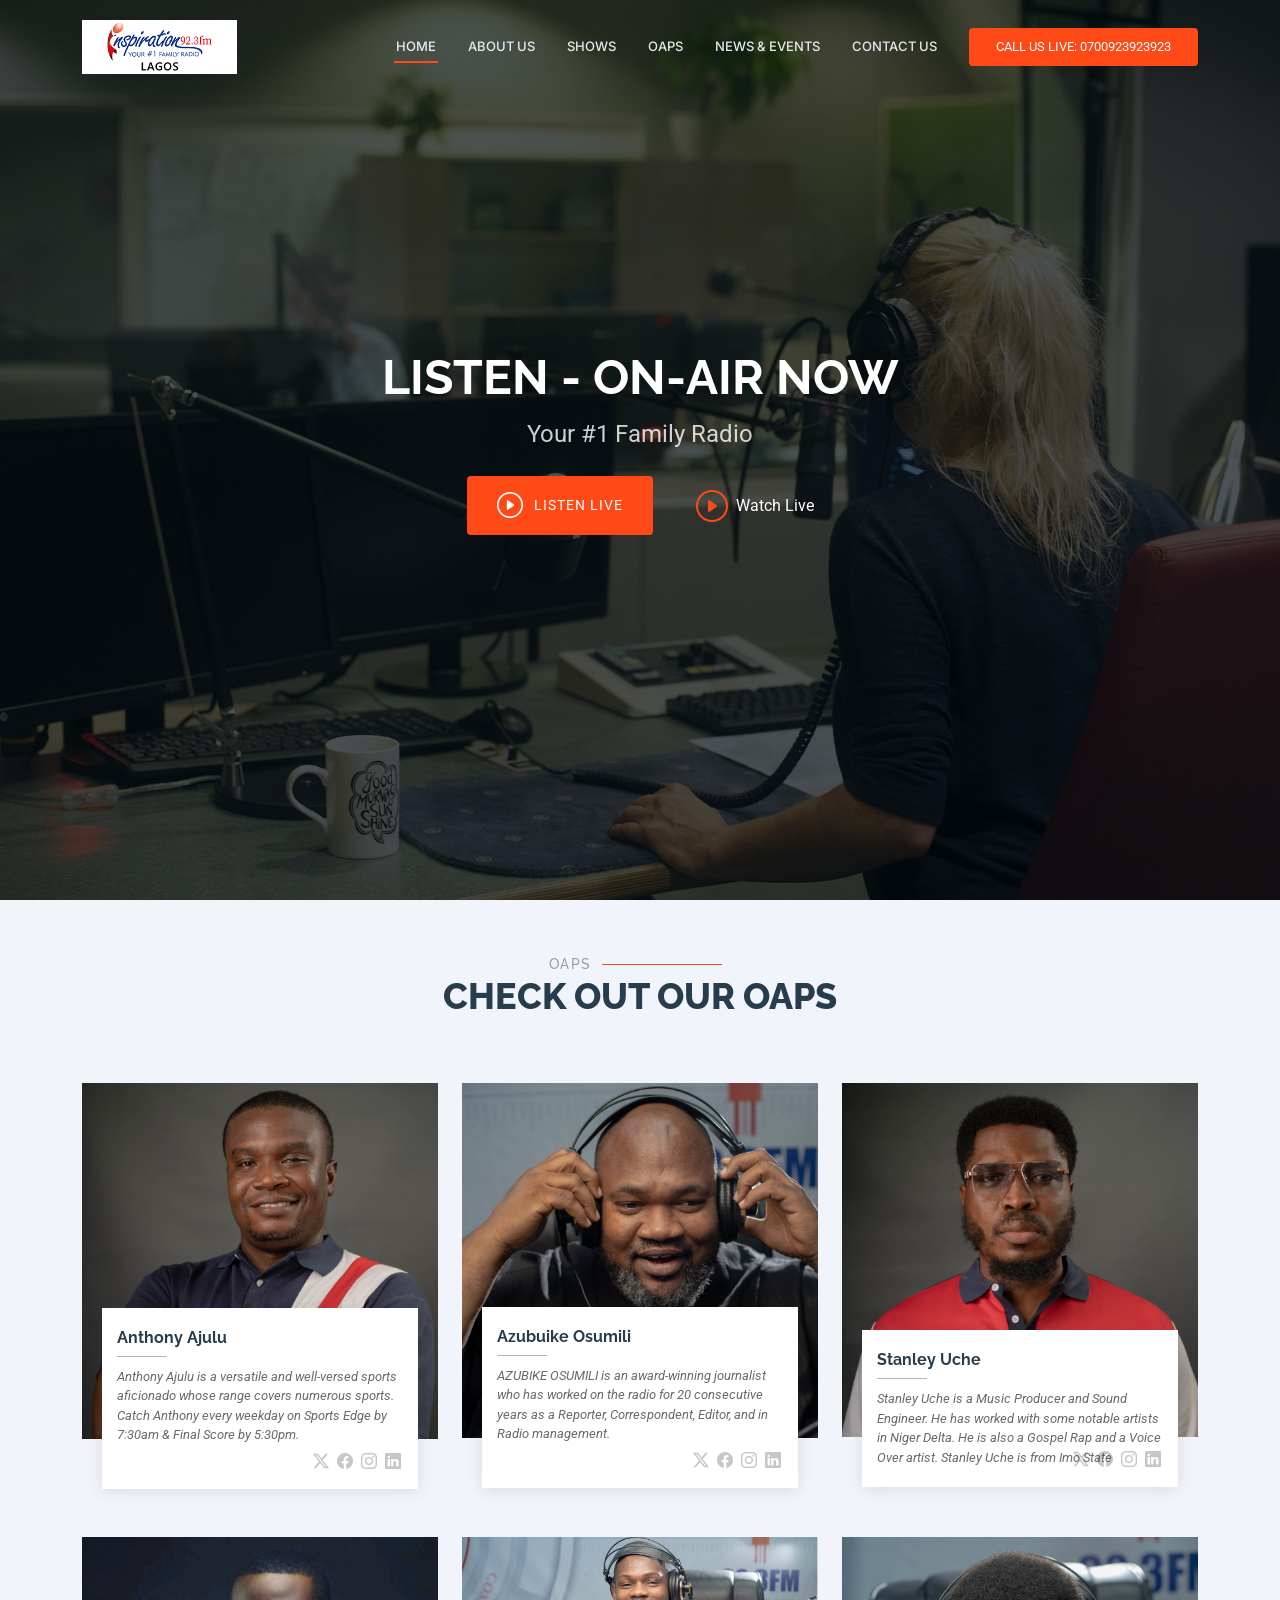
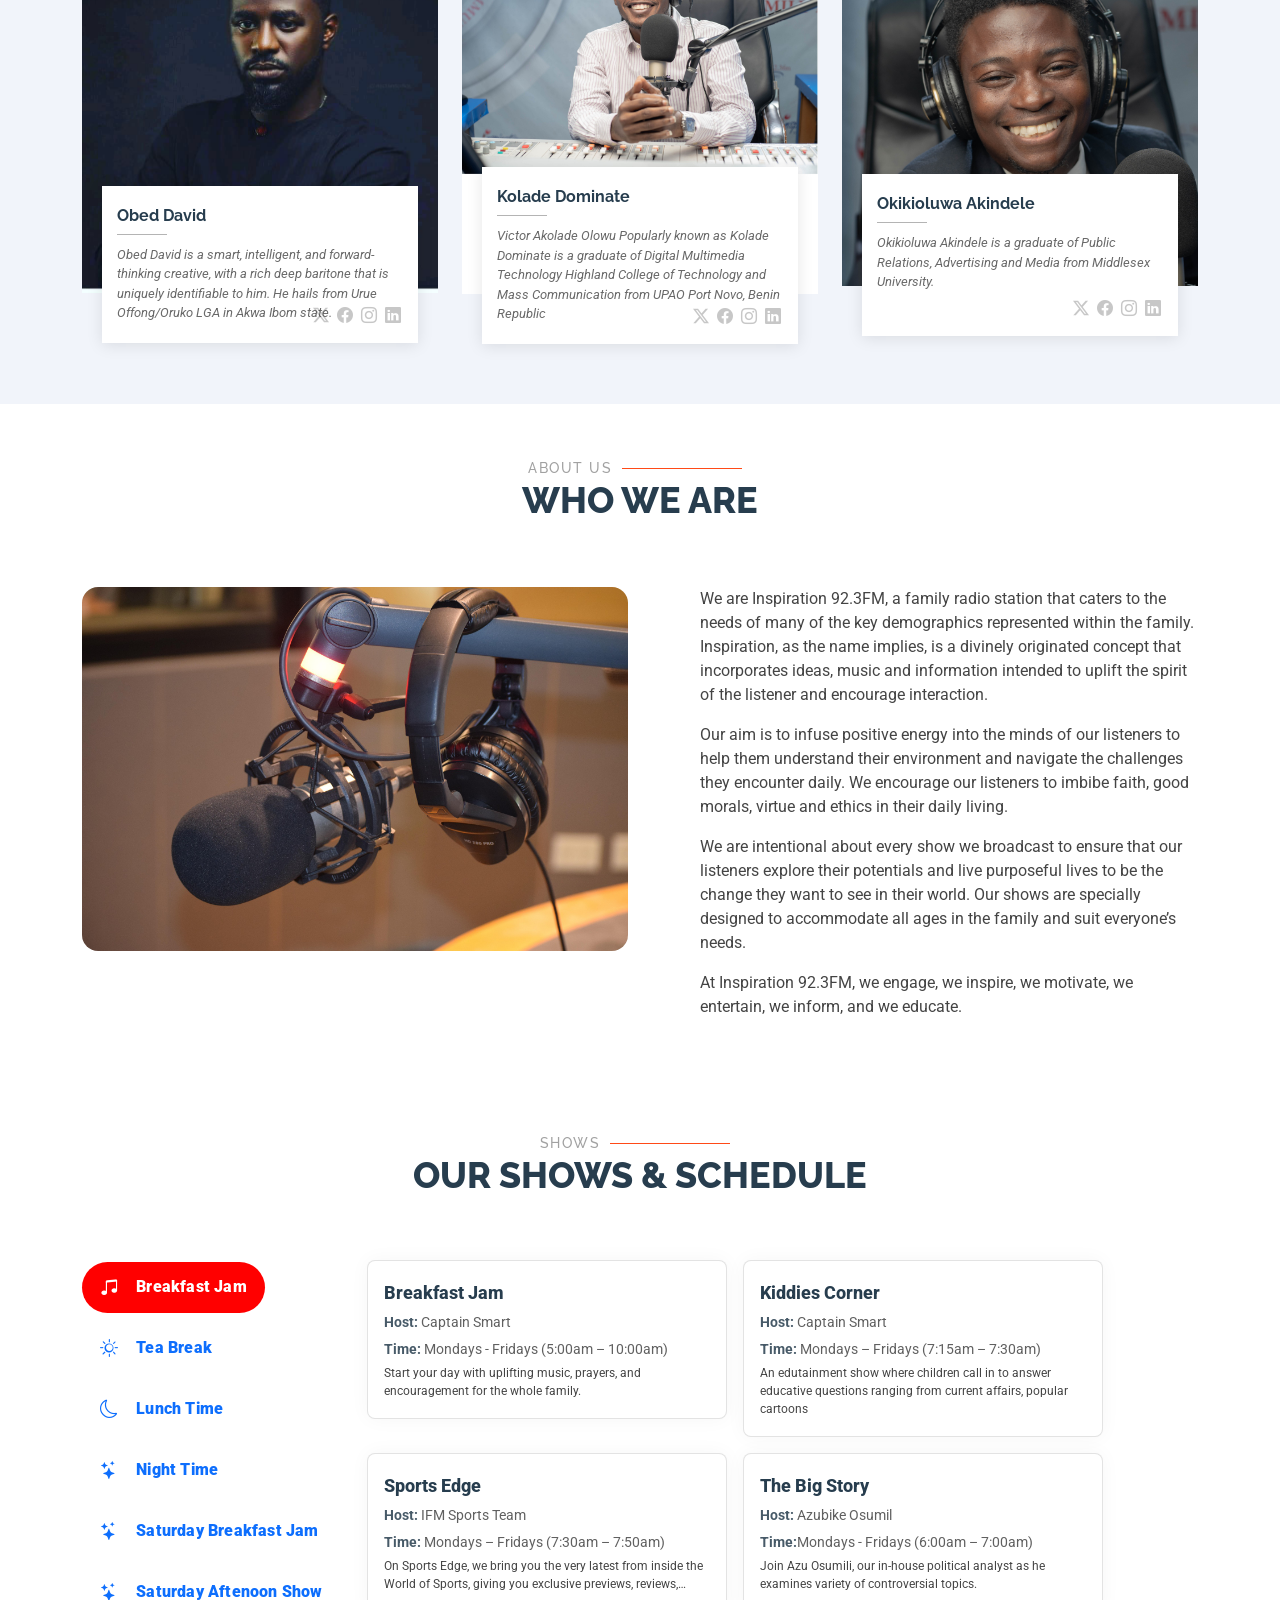
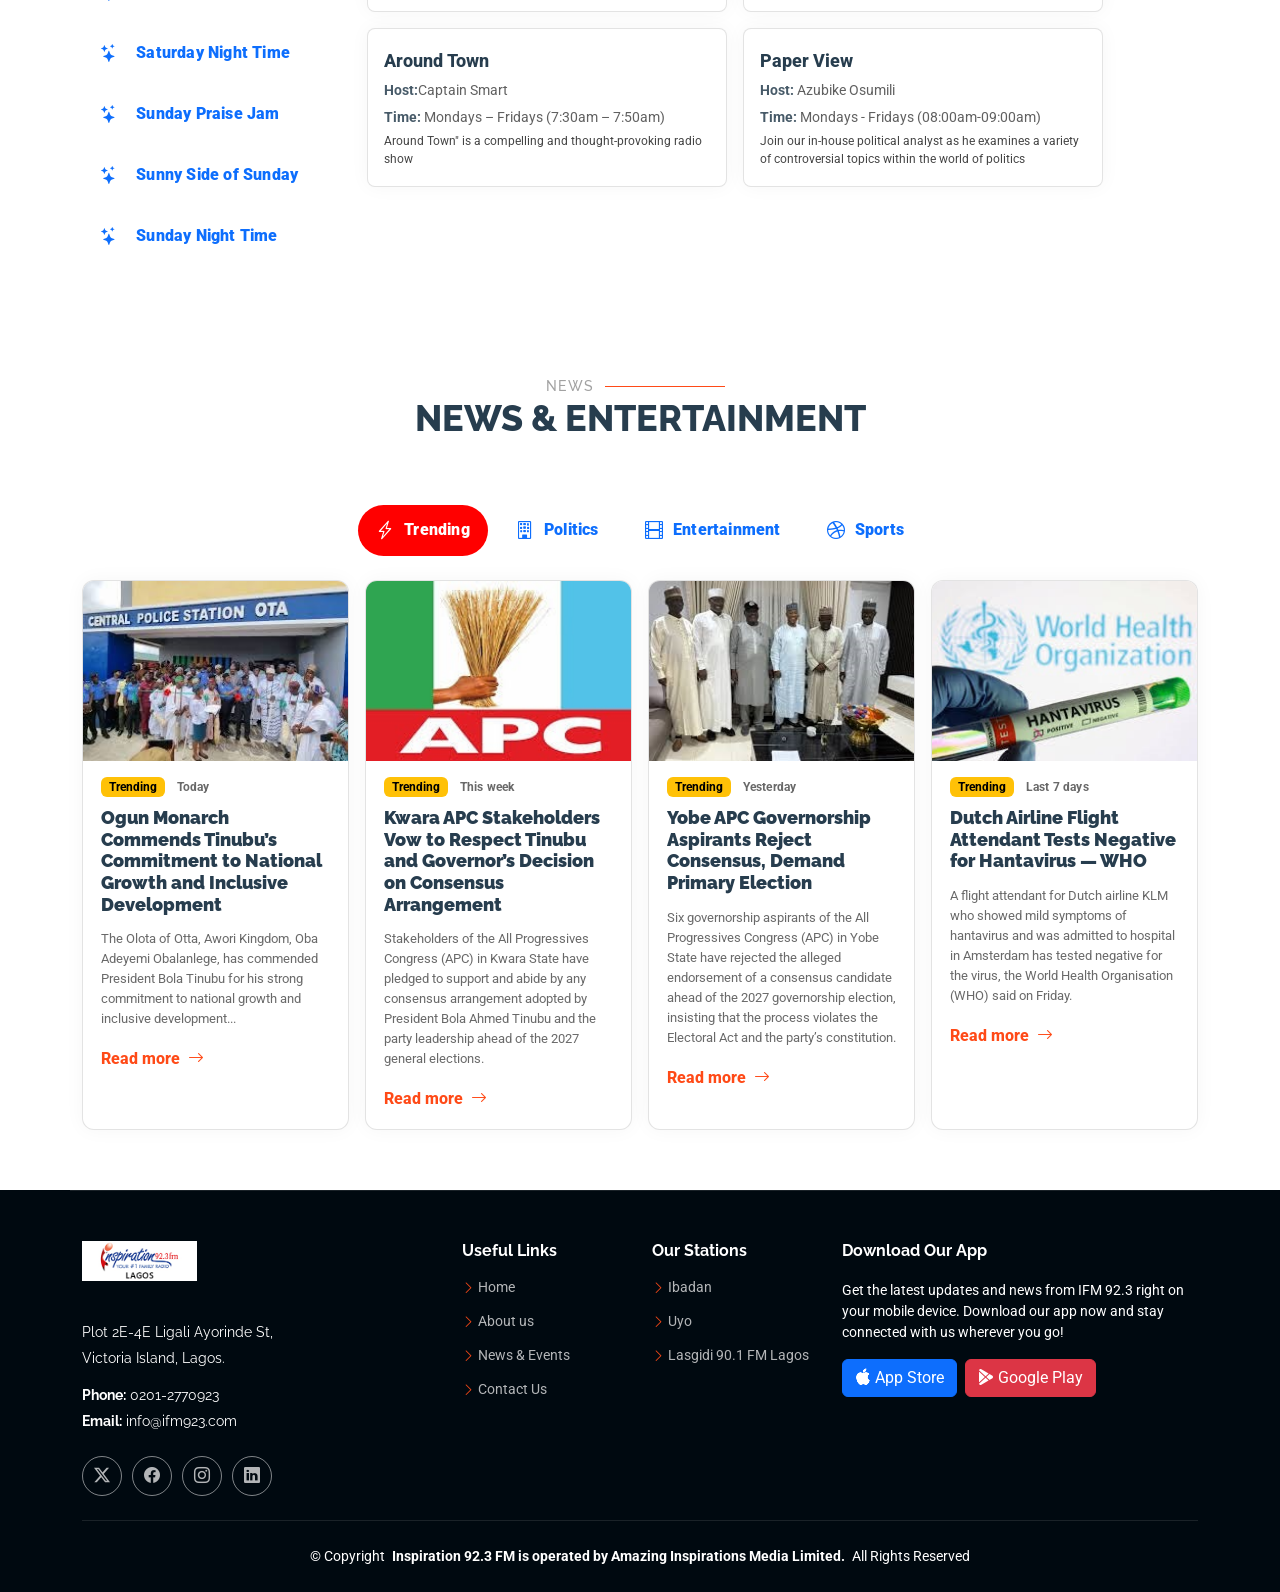
==== index.html @ e9a4eac8 "first commit" ====
<!DOCTYPE html>
<html lang="en">

<head>
  <meta charset="utf-8">
  <meta content="width=device-width, initial-scale=1.0" name="viewport">
  <title>Home</title>
  <meta name="description" content="">
  <meta name="keywords" content="">

  <!-- Favicons -->
  <link href="assets/img/favicon.png" rel="icon">
  <link href="assets/img/apple-touch-icon.png" rel="apple-touch-icon">

  <!-- Fonts -->
  <link href="https://fonts.googleapis.com" rel="preconnect">
  <link href="https://fonts.gstatic.com" rel="preconnect" crossorigin>
  <link href="https://fonts.googleapis.com/css2?family=Roboto:ital,wght@0,100;0,300;0,400;0,500;0,700;0,900;1,100;1,300;1,400;1,500;1,700;1,900&family=Raleway:ital,wght@0,100;0,200;0,300;0,400;0,500;0,600;0,700;0,800;0,900;1,100;1,200;1,300;1,400;1,500;1,600;1,700;1,800;1,900&family=Inter:wght@100;200;300;400;500;600;700;800;900&display=swap" rel="stylesheet">

  <!-- Vendor CSS Files -->
  <link href="assets/vendor/bootstrap/css/bootstrap.min.css" rel="stylesheet">
  <link href="assets/vendor/bootstrap-icons/bootstrap-icons.css" rel="stylesheet">
  <link href="assets/vendor/aos/aos.css" rel="stylesheet">
  <link href="assets/vendor/glightbox/css/glightbox.min.css" rel="stylesheet">
  <link href="assets/vendor/swiper/swiper-bundle.min.css" rel="stylesheet">

  <!-- Main CSS File -->
  <link href="assets/css/main.css" rel="stylesheet">

  <!-- =======================================================
  * Template Name: Dewi
  * Template URL: https://bootstrapmade.com/dewi-free-multi-purpose-html-template/
  * Updated: Aug 07 2024 with Bootstrap v5.3.3
  * Author: BootstrapMade.com
  * License: https://bootstrapmade.com/license/
  ======================================================== -->
</head>

<body class="index-page">

  <header id="header" class="header d-flex align-items-center fixed-top">
    <div class="container-fluid container-xl position-relative d-flex align-items-center">

      <a href="index.html" class="logo d-flex align-items-center me-auto">
        <!-- Uncomment the line below if you also wish to use an image logo -->
        <img src="assets/img/ifm-logo.jpg" alt="">
        <!-- <h1 class="sitename">Dewi</h1> -->
      </a>

      <nav id="navmenu" class="navmenu">
        <ul>
          <li><a href="index.html" class="active">Home</a></li>
          <li><a href="about-us.html">About Us</a></li>
          <li><a href="shows.html">Shows</a></li>
          <li><a href="oap.html">OAPS</a></li>


          <li><a href="news-events.html">News & Events</a></li>

          <!-- <li class="dropdown"><a href="#"><span>Dropdown</span> <i class="bi bi-chevron-down toggle-dropdown"></i></a>
            <ul>
              <li><a href="#">Dropdown 1</a></li>
              <li class="dropdown"><a href="#"><span>Deep Dropdown</span> <i class="bi bi-chevron-down toggle-dropdown"></i></a>
                <ul>
                  <li><a href="#">Deep Dropdown 1</a></li>
                  <li><a href="#">Deep Dropdown 2</a></li>
                  <li><a href="#">Deep Dropdown 3</a></li>
                  <li><a href="#">Deep Dropdown 4</a></li>
                  <li><a href="#">Deep Dropdown 5</a></li>
                </ul>
              </li>
              <li><a href="#">Dropdown 2</a></li>
              <li><a href="#">Dropdown 3</a></li>
              <li><a href="#">Dropdown 4</a></li>
            </ul>
          </li> -->
          <li><a href="contact-us.html">Contact Us</a></li>
        </ul>
        <i class="mobile-nav-toggle d-xl-none bi bi-list"></i>
      </nav>

      <a class="cta-btn" href="tel:0700923923923">Call Us Live: 0700923923923</a>

    </div>
  </header>

  <main class="main">

    <!-- Hero Section -->
    <section id="hero" class="hero section dark-background">

      <img src="assets/img/ifm-banner.jpg" alt="" data-aos="fade-in">

      <div class="container d-flex flex-column align-items-center">

        <h2 data-aos="fade-up" data-aos-delay="100">LISTEN - ON-AIR NOW</h2>
        <p data-aos="fade-up" data-aos-delay="200">Your #1 Family Radio</p>
        <div class="d-flex mt-4" data-aos="fade-up" data-aos-delay="300" style="gap: 18px; flex-wrap: wrap; justify-content:center;">
          <button id="listen-live-btn" type="button" class="btn-get-started btn-listen-live" aria-label="Play/Pause Live Audio">
            <i id="listen-live-icon" class="bi bi-play-circle" aria-hidden="true"></i>
            <span id="listen-live-label">Listen Live</span>
          </button>

          <a href="#" id="watch-live-link" class="glightbox btn-watch-video d-flex align-items-center" data-glightbox="title:Watch Live">
            <i class="bi bi-play-circle"></i>
            <span>Watch Live</span>
          </a>

        </div>

        <div class="mt-3 text-center" aria-live="polite">
          <div id="listen-live-status" class="listen-live-status" style="display:none"></div>
          <div class="listen-live-substatus" id="listen-live-substatus" style="display:none"></div>
        </div>

        <div class="live-video-wrap" style="display:none; margin-top:18px;">
          <video id="live-video" class="live-video" controls playsinline preload="none" style="width:100%; max-width:900px; background:#000;"></video>
          <input type="hidden" id="live-video-source-url" value="https://azstream.elektranbroadcast.com/listen/ifm923/radio.mp3" />
          <div id="live-video-fallback" class="listen-live-substatus" style="display:none; margin-top:10px;"></div>
        </div>

          <audio id="live-audio" preload="none" crossorigin="anonymous">
          <!-- Listen Live stream -->
          <source id="live-audio-source" src="https://azstream.elektranbroadcast.com/listen/ifm923/radio.mp3" type="audio/mpeg" />
        </audio>


        <div id="live-video-fallback" class="listen-live-substatus" style="display:none; margin-top:10px;"></div>
      </div>

    </section><!-- /Hero Section -->



      <!-- Team Section -->
    <section id="team" class="team section light-background">

      <!-- Section Title -->
      <div class="container section-title text-center" data-aos="fade-up">
        <h2>OAPS</h2>
        <p>CHECK OUT OUR OAPS</p>
      </div><!-- End Section Title -->

      <div class="container">

        <div class="row gy-5">

          <div class="col-lg-4 col-md-6" data-aos="fade-up" data-aos-delay="100">
            <div class="member">
              <div class="pic"><img src="assets/img/anthony-ajulu.jpg" class="img-fluid" alt=""></div>
              <div class="member-info">
                <h4>Anthony Ajulu</h4>
                <span>Anthony Ajulu is a versatile and well-versed sports aficionado whose range covers numerous sports.
                  Catch Anthony every weekday on Sports Edge by 7:30am & Final Score by 5:30pm.</span><br>
                <div class="social">
                  <a href=""><i class="bi bi-twitter-x"></i></a>
                  <a href=""><i class="bi bi-facebook"></i></a>
                  <a href=""><i class="bi bi-instagram"></i></a>
                  <a href=""><i class="bi bi-linkedin"></i></a>
                </div>
              </div>
            </div>
          </div><!-- End Team Member -->

          <div class="col-lg-4 col-md-6" data-aos="fade-up" data-aos-delay="100">
            <div class="member">
              <div class="pic"><img src="assets/img/azubuike-osumili.jpg" class="img-fluid" alt=""></div>
              <div class="member-info">
                <h4>Azubuike Osumili</h4>
                <span>AZUBIKE OSUMILI is an award-winning journalist who has worked on the radio for 20 consecutive years as a Reporter, Correspondent,
                  Editor, and in Radio management.</span><br>
                <div class="social">
                  <a href=""><i class="bi bi-twitter-x"></i></a>
                  <a href=""><i class="bi bi-facebook"></i></a>
                  <a href=""><i class="bi bi-instagram"></i></a>
                  <a href=""><i class="bi bi-linkedin"></i></a>
                </div>
              </div>
            </div>
          </div><!-- End Team Member -->

          <div class="col-lg-4 col-md-6" data-aos="fade-up" data-aos-delay="300">
            <div class="member">
              <div class="pic"><img src="assets/img/stanley-uche.jpg" class="img-fluid" alt=""></div>
              <div class="member-info">
                <h4>Stanley Uche</h4>
                <span>Stanley Uche is a Music Producer and Sound Engineer.
                  He has worked with some notable artists in Niger Delta. He is also a Gospel Rap and a Voice Over artist. Stanley Uche is from Imo State</span>
                <div class="social">
                  <a href=""><i class="bi bi-twitter-x"></i></a>
                  <a href=""><i class="bi bi-facebook"></i></a>
                  <a href=""><i class="bi bi-instagram"></i></a>
                  <a href=""><i class="bi bi-linkedin"></i></a>
                </div>
              </div>
            </div>
          </div><!-- End Team Member -->

          <div class="col-lg-4 col-md-6" data-aos="fade-up" data-aos-delay="300">
            <div class="member">
              <div class="pic"><img src="assets/img/obed-david.jpg" class="img-fluid" alt=""></div>
              <div class="member-info">
                <h4>Obed David</h4>
                <span>Obed David is a smart, intelligent, and forward-thinking creative,
                  with a rich deep baritone that is uniquely identifiable to him. He hails from Urue Offong/Oruko LGA in Akwa Ibom state.</span>
                <div class="social">
                  <a href=""><i class="bi bi-twitter-x"></i></a>
                  <a href=""><i class="bi bi-facebook"></i></a>
                  <a href=""><i class="bi bi-instagram"></i></a>
                  <a href=""><i class="bi bi-linkedin"></i></a>
                </div>
              </div>
            </div>
          </div><!-- End Team Member -->

          <div class="col-lg-4 col-md-6" data-aos="fade-up" data-aos-delay="300">
            <div class="member">
              <div class="pic"><img src="assets/img/kolade-dominate.jpg" class="img-fluid" alt=""></div>
              <div class="member-info">
                <h4>Kolade Dominate</h4>
                <span>Victor Akolade Olowu Popularly known as Kolade Dominate is a
                  graduate of Digital Multimedia Technology Highland College of Technology and Mass Communication from UPAO Port Novo, Benin Republic</span>
                <div class="social">
                  <a href=""><i class="bi bi-twitter-x"></i></a>
                  <a href=""><i class="bi bi-facebook"></i></a>
                  <a href=""><i class="bi bi-instagram"></i></a>
                  <a href=""><i class="bi bi-linkedin"></i></a>
                </div>
              </div>
            </div>
          </div><!-- End Team Member -->

          <div class="col-lg-4 col-md-6" data-aos="fade-up" data-aos-delay="300">
            <div class="member">
              <div class="pic"><img src="assets/img/okiki.jpg" class="img-fluid" alt=""></div>
              <div class="member-info">
                <h4>Okikioluwa Akindele</h4>
                <span>Okikioluwa Akindele is a graduate of Public Relations, Advertising and Media from Middlesex University.</span> <br>
                <div class="social">
                  <a href=""><i class="bi bi-twitter-x"></i></a>
                  <a href=""><i class="bi bi-facebook"></i></a>
                  <a href=""><i class="bi bi-instagram"></i></a>
                  <a href=""><i class="bi bi-linkedin"></i></a>
                </div>
              </div>
            </div>
          </div><!-- End Team Member -->

        </div>

      </div>

    </section><!-- /Team Section -->


    <!-- About Section -->
    <section id="about" class="about section">
            <!-- Section Title -->
      <div class="container section-title text-center" data-aos="fade-up">
        <h2>About Us</h2>
        <p>Who We Are</p>
      </div><!-- End Section Title -->

      <div class="container">

        <div class="row gy-4">
          <!-- <h3 class="text-center">Who We Are</h3> -->
          <div class="col-lg-6" data-aos="fade-up" data-aos-delay="100">
            <img src="assets/img/about-section.jpg" class="img-fluid rounded-4 mb-4" alt="">
            <!-- <p>Ut fugiat ut sunt quia veniam. Voluptate perferendis perspiciatis quod nisi et. Placeat debitis quia recusandae odit et consequatur voluptatem. Dignissimos pariatur consectetur fugiat voluptas ea.</p>
            <p>Temporibus nihil enim deserunt sed ea. Provident sit expedita aut cupiditate nihil vitae quo officia vel. Blanditiis eligendi possimus 
              et in cum. Quidem eos ut sint rem veniam qui. Ut ut repellendus nobis tempore doloribus debitis explicabo similique sit. Accusantium sed 
              ut omnis beatae neque deleniti repellendus.</p> -->
          </div>
          <div class="col-lg-6" data-aos="fade-up" data-aos-delay="250">
            <div class="content ps-0 ps-lg-5">
              <!-- <p class="fst-italic">
                Lorem ipsum dolor sit amet, consectetur adipiscing elit, sed do eiusmod tempor incididunt ut labore et dolore
                magna aliqua.
              </p> -->
              <!-- <ul>
                <li><i class="bi bi-check-circle-fill"></i> <span>Ullamco laboris nisi ut aliquip ex ea commodo consequat.</span></li>
                <li><i class="bi bi-check-circle-fill"></i> <span>Duis aute irure dolor in reprehenderit in voluptate velit.</span></li>
                <li><i class="bi bi-check-circle-fill"></i> <span>Ullamco laboris nisi ut aliquip ex ea commodo consequat. Duis aute irure dolor in reprehenderit in voluptate trideta storacalaperda mastiro dolore eu fugiat nulla pariatur.</span></li>
              </ul> -->
              <p>
                We are Inspiration 92.3FM, a family radio station that caters to the needs of many of the key demographics represented within the family.
                Inspiration, as the name implies, is a divinely originated concept that incorporates ideas, music and information intended to uplift the spirit of the listener and encourage interaction.
              </p>
              <p>
                Our aim is to infuse positive energy into the minds of our listeners to help them understand their environment and navigate 
                the challenges they encounter daily. We encourage our listeners to imbibe faith, good morals, virtue and ethics in their 
                daily living.</p>
              <p>
                We are intentional about every show we broadcast to ensure that our listeners explore their potentials and live purposeful
                 lives to be the change they want to see in their world. Our shows are specially designed to accommodate all ages in the
                  family and suit everyone’s needs.</p>
              <p>
                At Inspiration 92.3FM, we engage, we inspire, we motivate, we entertain, we inform, and we educate.</p>

              <!-- <div class="position-relative mt-4">
                <img src="assets/img/about-2.jpg" class="img-fluid rounded-4" alt="">
                <a href="https://www.youtube.com/watch?v=Y7f98aduVJ8" class="glightbox pulsating-play-btn"></a>
              </div> -->
            </div>
          </div>
        </div>

      </div>

    </section><!-- /About Section -->

    <!-- Shows by Category Section -->
    <section id="shows" class="shows-by-category section">

      <!-- Section Title -->
      <div class="container section-title text-center" data-aos="fade-up">
        <h2>Shows</h2>
        <p>OUR SHOWS &amp; SCHEDULE</p>
      </div><!-- End Section Title -->

      <div class="container" data-aos="fade-up" data-aos-delay="100">

        <div class="row g-">

          <div class="col-lg-3">
            <ul class="nav nav-pills news-events-tabs-list flex-column" role="tablist" aria-label="Show Categories">
              <li class="nav-item" role="presentation">
                <button class="nav-link active show" type="button" data-bs-toggle="tab" data-bs-target="#shows-cat-1" role="tab" aria-controls="shows-cat-1" aria-selected="true">
                  <i class="bi bi-music-note-beamed me-2"></i>
                  <span>Breakfast Jam</span>
                </button>
              </li>
              <li class="nav-item" role="presentation">
                <button class="nav-link show" type="button" data-bs-toggle="tab" data-bs-target="#shows-cat-2" role="tab" aria-controls="shows-cat-2" aria-selected="false">
                  <i class="bi bi-sun me-2"></i>
                  <span>Tea Break</span>
                </button>
              </li>
              <li class="nav-item" role="presentation">
                <button class="nav-link show" type="button" data-bs-toggle="tab" data-bs-target="#shows-cat-3" role="tab" aria-controls="shows-cat-3" aria-selected="false">
                  <i class="bi bi-moon me-2"></i>
                  <span>Lunch Time</span>
                </button>
              </li>
              <li class="nav-item" role="presentation">
                <button class="nav-link show" type="button" data-bs-toggle="tab" data-bs-target="#shows-cat-4" role="tab" aria-controls="shows-cat-4" aria-selected="false">
                  <i class="bi bi-stars me-2"></i>
                  <span>Night Time</span>
                </button>
              </li>
              <li class="nav-item" role="presentation">
                <button class="nav-link show" type="button" data-bs-toggle="tab" data-bs-target="#shows-cat-4" role="tab" aria-controls="shows-cat-4" aria-selected="false">
                  <i class="bi bi-stars me-2"></i>
                  <span>Saturday Breakfast Jam</span>
                </button>
              </li>
              <li class="nav-item" role="presentation">
                <button class="nav-link show" type="button" data-bs-toggle="tab" data-bs-target="#shows-cat-4" role="tab" aria-controls="shows-cat-4" aria-selected="false">
                  <i class="bi bi-stars me-2"></i>
                  <span>Saturday Aftenoon Show</span>
                </button>
              </li>
              <li class="nav-item" role="presentation">
                <button class="nav-link show" type="button" data-bs-toggle="tab" data-bs-target="#shows-cat-4" role="tab" aria-controls="shows-cat-4" aria-selected="false">
                  <i class="bi bi-stars me-2"></i>
                  <span>Saturday Night Time</span>
                </button>
              </li>
              <li class="nav-item" role="presentation">
                <button class="nav-link show" type="button" data-bs-toggle="tab" data-bs-target="#shows-cat-4" role="tab" aria-controls="shows-cat-4" aria-selected="false">
                  <i class="bi bi-stars me-2"></i>
                  <span>Sunday Praise Jam</span>
                </button>
              </li>
              <li class="nav-item" role="presentation">
                <button class="nav-link show" type="button" data-bs-toggle="tab" data-bs-target="#shows-cat-4" role="tab" aria-controls="shows-cat-4" aria-selected="false">
                  <i class="bi bi-stars me-2"></i>
                  <span>Sunny Side of Sunday</span>
                </button>
              </li>
              <li class="nav-item" role="presentation">
                <button class="nav-link show" type="button" data-bs-toggle="tab" data-bs-target="#shows-cat-4" role="tab" aria-controls="shows-cat-4" aria-selected="false">
                  <i class="bi bi-stars me-2"></i>
                  <span>Sunday Night Time</span>
                </button>
              </li>
            </ul>
          </div>

          <div class="col-lg-8">
            <div class="tab-content">

              <div class="tab-pane fade active show" id="shows-cat-1" role="tabpanel" aria-labelledby="shows-cat-1-tab" tabindex="0">
                <div class="row g-3">
                  <div class="col-md-6">
                    <div class="show-item">
                      <div class="show-title">Breakfast Jam</div>
                      <div class="show-meta"><span class="label">Host:</span> Captain Smart</div>
                      <div class="show-meta"><span class="label">Time:</span> Mondays - Fridays (5:00am – 10:00am)</div>
                      <div class="show-description  ">Start your day with uplifting music, prayers, and encouragement for the whole family.</div>
                    </div>
                  </div>
                  <div class="col-md-6">
                    <div class="show-item">
                      <div class="show-title">Kiddies Corner</div>
                      <div class="show-meta"><span class="label">Host:</span> Captain Smart</div>
                      <div class="show-meta"><span class="label">Time:</span> Mondays – Fridays (7:15am – 7:30am)</div>
                      <div class="show-description">An edutainment show where children call in to answer educative questions ranging from current affairs, popular cartoons</div>
                    </div>
                  </div>
                  <div class="col-md-6">
                    <div class="show-item">
                      <div class="show-title">Sports Edge</div>
                      <div class="show-meta"><span class="label">Host:</span> IFM Sports Team</div>
                      <div class="show-meta"><span class="label">Time:</span> Mondays – Fridays (7:30am – 7:50am)</div>
                      <div class="show-description">On Sports Edge, we bring you the very latest from inside the World of Sports, giving you exclusive previews, reviews,…</div>
                    </div>
                  </div>
                  <div class="col-md-6">
                    <div class="show-item">
                      <div class="show-title">The Big Story</div>
                      <div class="show-meta"><span class="label">Host:</span> Azubike Osumil</div>
                      <div class="show-meta"><span class="label">Time:</span>Mondays - Fridays (6:00am – 7:00am)</div>
                      <div class="show-description">Join Azu Osumili, our in-house political analyst as he examines variety of controversial topics.</div>
                    </div>
                  </div>
                  <div class="col-md-6">
                    <div class="show-item">
                      <div class="show-title">Around Town</div>
                      <div class="show-meta"><span class="label">Host:</span>Captain Smart</div>
                      <div class="show-meta"><span class="label">Time:</span> Mondays – Fridays (7:30am – 7:50am)</div>
                      <div class="show-description">Around Town" is a compelling and thought-provoking radio show </div>
                    </div>
                  </div>
                  <div class="col-md-6">
                    <div class="show-item">
                      <div class="show-title">Paper View</div>
                      <div class="show-meta"><span class="label">Host:</span> Azubike Osumili</div>
                      <div class="show-meta"><span class="label">Time:</span> Mondays - Fridays (08:00am-09:00am)</div>
                      <div class="show-description">Join our in-house political analyst as he examines a variety of controversial topics within the world of politics</div>
                    </div>
                  </div>
                </div>
              </div><!-- /Morning -->

              <div class="tab-pane fade" id="shows-cat-2" role="tabpanel" aria-labelledby="shows-cat-2-tab" tabindex="0">
                <div class="row g-3">
                  <div class="col-md-6">
                    <div class="show-item">
                      <div class="show-title">Tea Break</div>
                      <div class="show-meta"><span class="label">Host:</span> Tea Break Crew</div>
                      <div class="show-meta"><span class="label">Time:</span> Mondays - Fridays (11:00am - 12:15pm)</div>
                      <div class="show-description">TEA BREAK is a highly engaging belt that thrills listeners with different flavors of shows on different days </div>
                    </div>
                  </div>
                  <div class="col-md-6">
                    <div class="show-item">
                      <div class="show-title">Your Baby And You</div>
                      <div class="show-meta"><span class="label">Host:</span> Tea Break Crew</div>
                      <div class="show-meta"><span class="label">Time:</span> Thursdays (11:00am - 11:30am)</div>
                      <div class="show-description">Your Baby and You is an interactive show scheduled for you where topical issues ranging from new moms, pregnancy, discomforts… </div>
                    </div>
                  </div>
                  <div class="col-md-6">
                    <div class="show-item">
                      <div class="show-title">Naija Kitchen</div>
                      <div class="show-meta"><span class="label">Host:</span> Tea Break Crew</div>
                      <div class="show-meta"><span class="label">Time:</span> (Fridays) (12:30pm- 1:00pm)</div>
                      <div class="show-description">A segment that celebrates good food where we reel out recipes for different 9ja dishes with several professional chefs. </div>
                    </div>
                  </div>
                  <div class="col-md-6">
                    <div class="show-item">
                      <div class="show-title">On-Air Book Club</div>
                      <div class="show-meta"><span class="label">Host:</span> Tea Break Crew</div>
                      <div class="show-meta"><span class="label">Time:</span> (Fridays) (11:00am - 11:30am)</div>
                      <div class="show-description">The on-air book club is a show that is designed for book lovers. In this segment, the vibrant OAPs get… </div>
                    </div>
                  </div>
                  <div class="col-md-6">
                    <div class="show-item">
                      <div class="show-title">E-Xtra</div>
                      <div class="show-meta"><span class="label">Host:</span> Tea Break Crew</div>
                      <div class="show-meta"><span class="label">Time:</span> Mondays - Fridays (10:00am – 10:30am)</div>
                      <div class="show-description">E-Extra is a segment where we share the Latest Trending Entertainment News, Happenings and Stories </div>
                    </div>
                  </div>
                  <div class="col-md-6">
                    <div class="show-item">
                      <div class="show-title">Premier League Zone</div>
                      <div class="show-meta"><span class="label">Host:</span> IFM Sports Team</div>
                      <div class="show-meta"><span class="label">Time:</span> Mondays – Fridays (10:30am – 11:00am)</div>
                      <div class="show-description">The Best English Premier League coverage and analysis. Let the IFM Sports Crew take you on an in-depth dive into…</div>
                    </div>
                  </div>
                  <div class="col-md-6">
                    <div class="show-item">
                      <div class="show-title">Naija People In Business</div>
                      <div class="show-meta"><span class="label">Host:</span> Tea Break Crew</div>
                      <div class="show-meta"><span class="label">Time:</span> Tuesdays (11:00am – 11:30am)</div>
                      <div class="show-description">NAIJA PEOPLE IN BUSINESS, a show available exclusively only on Your Number One Family Radio. </div>
                    </div>
                  </div>
                  <div class="col-md-6">
                    <div class="show-item">
                      <div class="show-title">Sports Waka</div>
                      <div class="show-meta"><span class="label">Host:</span> BODE BRUNO</div>
                      <div class="show-meta"><span class="label">Time:</span> Mondays – Fridays (12:15pm – 12:30pm)</div>
                      <div class="show-description">A pidgin (vernacular) based sports show where the latest updates in the sport world is discussed and listeners can voice… </div>
                    </div>
                  </div>
                  <div class="col-md-6">
                    <div class="show-item">
                      <div class="show-title">Mid-Day Rewind</div>
                      <div class="show-meta"><span class="label">Host:</span> Tea Break Crew</div>
                      <div class="show-meta"><span class="label">Time:</span> Mondays – Wednesdays (12:30pm – 1:00pm)</div>
                      <div class="show-description">On this show, the Tea Break Crew take listeners down memory lane, discussing habits, happenings, situations and trends from yesteryears.… </div>
                    </div>
                  </div>
                  <div class="col-md-6">
                    <div class="show-item">
                      <div class="show-title">Orijinal Naija</div>
                      <div class="show-meta"><span class="label">Host:</span> Senate President and distinguished Senators</div>
                      <div class="show-meta"><span class="label">Time:</span> Mons, Weds & Frids (1:00pm – 2:00pm)</div>
                      <div class="show-description">The Senate is in session every Monday and Wednesday from 1pm and every Friday from 1:15pm to 03:00pm. They boldly… </div>
                    </div>
                  </div>
                  <div class="col-md-6">
                    <div class="show-item">
                      <div class="show-title">Wellness Wednesday</div>
                      <div class="show-meta"><span class="label">Host:</span> Tea Break Crew</div>
                      <div class="show-meta"><span class="label">Time:</span> Wednesdays (11:00am-11:30am)</div>
                      <div class="show-description">On Wellness Wednesday, we are on a mission to promote healthy habits and lifestyles. Every Wednesday from 11am, we delve… </div>
                    </div>
                  </div>
                </div>
              </div><!-- /Afternoon -->

              <div class="tab-pane fade" id="shows-cat-3" role="tabpanel" aria-labelledby="shows-cat-3-tab" tabindex="0">
                <div class="row g-3">
                  <div class="col-md-6">
                    <div class="show-item">
                      <div class="show-title">Placeholder Show 5</div>
                      <div class="show-meta"><span class="label">Host:</span> Placeholder Host E</div>
                      <div class="show-meta"><span class="label">Time:</span> 18:00 - 20:00</div>
                      <div class="show-description">Evening uplift: inspiring discussions, uplifting hymns, and family-friendly entertainment.</div>
                    </div>
                  </div>
                  <div class="col-md-6">
                    <div class="show-item">
                      <div class="show-title">Placeholder Show 6</div>
                      <div class="show-meta"><span class="label">Host:</span> Placeholder Host F</div>
                      <div class="show-meta"><span class="label">Time:</span> 20:00 - 22:00</div>
                      <div class="show-description">Night reflections: encouraging stories, prayer segments, and restful music to close the day.</div>
                    </div>
                  </div>
                </div>
              </div><!-- /Evening -->

              <div class="tab-pane fade" id="shows-cat-4" role="tabpanel" aria-labelledby="shows-cat-4-tab" tabindex="0">
                <div class="row g-3">
                  <div class="col-md-6">
                    <div class="show-item">
                      <div class="show-title">Placeholder Show 7</div>
                      <div class="show-meta"><span class="label">Host:</span> Placeholder Host G</div>
                      <div class="show-meta"><span class="label">Time:</span> Saturdays 10:00 - 12:00</div>
                      <div class="show-description">Saturday specials: family topics, live discussions, and uplifting music for the weekend.</div>
                    </div>
                  </div>
                  <div class="col-md-6">
                    <div class="show-item">
                      <div class="show-title">Placeholder Show 8</div>
                      <div class="show-meta"><span class="label">Host:</span> Placeholder Host H</div>
                      <div class="show-meta"><span class="label">Time:</span> Sundays 09:00 - 11:00</div>
                      <div class="show-description">Sunday morning inspiration: worship moments, faith lessons, and warm family conversations.</div>
                    </div>
                  </div>
                </div>
              </div><!-- /Special -->

            </div>
          </div>

        </div>

      </div>

    </section><!-- /Shows by Category Section -->



        <!-- News Categories -->
    <section id="news-events" class="news-events section">
      <div class="container">

        <div class="section-title text-center" data-aos="fade-up">
          <h2>News</h2>
          <p>News & Entertainment</p>
        </div>

        <div class="row" data-aos="fade-up" data-aos-delay="100">

          <!-- Category Tabs (Top) -->
          <div class="col-12">
            <div class="news-events-tabs">
              <ul class="nav nav-pills news-events-tabs-list" role="tablist" aria-label="News Categories Tabs">
                <li class="nav-item" role="presentation">
                  <button class="nav-link active news-tab" type="button" data-bs-toggle="tab" data-bs-target="#news-trending" role="tab" aria-controls="news-trending" aria-selected="true">
                    <i class="bi bi-lightning-charge"></i>
                    Trending
                  </button>
                </li>
                <li class="nav-item" role="presentation">
                  <button class="nav-link news-tab" type="button" data-bs-toggle="tab" data-bs-target="#news-politics" role="tab" aria-controls="news-politics" aria-selected="false">
                    <i class="bi bi-building"></i>
                    Politics
                  </button>
                </li>
                <li class="nav-item" role="presentation">
                  <button class="nav-link news-tab" type="button" data-bs-toggle="tab" data-bs-target="#news-entertainment" role="tab" aria-controls="news-entertainment" aria-selected="false">
                    <i class="bi bi-film"></i>
                    Entertainment
                  </button>
                </li>
                <li class="nav-item" role="presentation">
                  <button class="nav-link news-tab" type="button" data-bs-toggle="tab" data-bs-target="#news-sports" role="tab" aria-controls="news-sports" aria-selected="false">
                    <i class="bi bi-dribbble"></i>
                    Sports
                  </button>
                </li>
              </ul>
            </div>
          </div>

          <!-- Cards per Category -->
          <div class="col-12">
            <div class="tab-content mt-4">


              <!-- Trending -->
              <div class="tab-pane fade active show" id="news-trending" role="tabpanel" aria-labelledby="news-trending-tab">
                <div class="row g-3">
                  <div class="col-md-3">
                    <article class="news-card" data-aos="fade-up" data-aos-delay="100">
                      <div class="news-card-body">
                        <img class="news-card-image" src="assets/img/Trending1.jpg" alt="" />
                        <div class="news-meta">
                          <span class="badge text-bg-warning">Trending</span>
                          <span class="news-date">Today</span>
                        </div>
                        <h3>Ogun Monarch Commends Tinubu’s Commitment to National Growth and Inclusive Development</h3>
                        <p>The Olota of Otta, Awori Kingdom, Oba Adeyemi Obalanlege, has commended President Bola Tinubu for his strong commitment to national growth and inclusive development...
                          </p>
                        <a class="news-link" href="#">Read more <i class="bi bi-arrow-right"></i></a>
                      </div>
                    </article>
                  </div>
                  <div class="col-md-3">
                    <article class="news-card" data-aos="fade-up" data-aos-delay="150">
                      <div class="news-card-body">
                        <img class="news-card-image" src="assets/img/trending2.jpg" alt="" />
                        <div class="news-meta">
                          <span class="badge text-bg-warning">Trending</span>
                          <span class="news-date">This week</span>
                        </div>
                        <h3>Kwara APC Stakeholders Vow to Respect Tinubu and Governor’s Decision on Consensus Arrangement</h3>

                        <p>Stakeholders of the All Progressives Congress (APC) in Kwara State have pledged to support and abide by any consensus arrangement adopted by President Bola Ahmed Tinubu and the party leadership ahead of the 2027 general elections.</p>
                        <a class="news-link" href="#">Read more <i class="bi bi-arrow-right"></i></a>
                      </div>
                    </article>
                  </div>
                  <div class="col-md-3">
                    <article class="news-card" data-aos="fade-up" data-aos-delay="200">
                      <div class="news-card-body">
                        <img class="news-card-image" src="assets/img/trending3.jpg" alt="" />
                        <div class="news-meta">

                          <span class="badge text-bg-warning">Trending</span>
                          <span class="news-date">Yesterday</span>
                        </div>
                        <h3>Yobe APC Governorship Aspirants Reject Consensus, Demand Primary Election</h3>
                        <p>Six governorship aspirants of the All Progressives Congress (APC) in Yobe State have rejected the alleged endorsement of a consensus candidate ahead of the 2027 governorship election, insisting that the process violates the Electoral Act and the party’s constitution.</p>
                        <a class="news-link" href="#">Read more <i class="bi bi-arrow-right"></i></a>
                      </div>
                    </article>
                  </div>
                  <div class="col-md-3">
                    <article class="news-card" data-aos="fade-up" data-aos-delay="250">
                      <div class="news-card-body">
                        <img class="news-card-image" src="assets/img/trending4.jpg" alt="" />
                        <div class="news-meta">

                          <span class="badge text-bg-warning">Trending</span>
                          <span class="news-date">Last 7 days</span>
                        </div>
                        <h3>Dutch Airline Flight Attendant Tests Negative for Hantavirus — WHO</h3>
                        <p>A flight attendant for Dutch airline KLM who showed mild symptoms of hantavirus and was admitted to hospital in Amsterdam has tested negative for the virus, the World Health Organisation (WHO) said on Friday.</p>
                        <a class="news-link" href="#">Read more <i class="bi bi-arrow-right"></i></a>
                      </div>
                    </article>
                  </div>
                </div>
              </div>

              <!-- Politics -->
              <div class="tab-pane fade" id="news-politics" role="tabpanel" aria-labelledby="news-politics-tab">
                <div class="row g-3">
                  <div class="col-md-3">
                    <article class="news-card" data-aos="fade-up" data-aos-delay="100">
                      <div class="news-card-body">
                        <img class="news-card-image" src="assets/img/politics1.jpg" alt="" />
                        <div class="news-meta">
                          <span class="badge text-bg-primary">Politics</span>
                          <span class="news-date">Today</span>
                        </div>
                        <h3>Hayatu-Deen Picks Up N100m ADC Presidential Nomination Form</h3>
                        <p>Presidential aspirant Mohammed Hayatu-Deen has picked up the African Democratic Congress expression of interest and nomination forms ahead of the 2027 elections, pledging to tackle insecurity, create jobs, and reduce the high cost of....</p>
                        <a class="news-link" href="#">Read more <i class="bi bi-arrow-right"></i></a>
                      </div>
                    </article>
                  </div>
                  <div class="col-md-3">
                    <article class="news-card" data-aos="fade-up" data-aos-delay="150">
                      <div class="news-card-body">
                        <img class="news-card-image" src="assets/img/politics2.jpg" alt="" />
                        <div class="news-meta">

                          <span class="badge text-bg-primary">Politics</span>
                          <span class="news-date">This week</span>
                        </div>
                        <h3>Adelabu mobilises APC ward executives over governorship ambition</h3>
                        <p>Former Minister of Power and 2027 governorship aspirant under the All Progressives Congress in Oyo State, Adebayo Adelabu, on Wednesday met with APC ward executives from... </p>
                        <a class="news-link" href="#">Read more <i class="bi bi-arrow-right"></i></a>
                      </div>
                    </article>
                  </div>
                  <div class="col-md-3">
                    <article class="news-card" data-aos="fade-up" data-aos-delay="200">
                      <div class="news-card-body">
                        <img class="news-card-image" src="assets/img/politics3.jpg" alt="" />
                        <div class="news-meta">
                          <span class="badge text-bg-primary">Politics</span>
                          <span class="news-date">Yesterday</span>
                        </div>
                        <h3>A’Ibom governor submits APC nomination form, seeks party backing</h3>
                        <p>Akwa Ibom State Governor, Umo Eno, has submitted his nomination form for the primaries of the All Progressives Congress and appealed to party members...</p>
                        <a class="news-link" href="#">Read more <i class="bi bi-arrow-right"></i></a>
                      </div>
                    </article>
                  </div>
                  <div class="col-md-3">
                    <article class="news-card" data-aos="fade-up" data-aos-delay="250">
                      <div class="news-card-body">
                        <img class="news-card-image" src="assets/img/politics4.jpg" alt="" />
                        <div class="news-meta">
                          <span class="badge text-bg-primary">Politics</span>
                          <span class="news-date">Last 7 days</span>
                        </div>
                        <h3>Kwara APC Chieftain Warns Against Automatic Tickets for Lawmakers</h3>
                        <p>The President of Orisun Igbomina, Gbenga Awoyale, has cautioned All Progressives Congress stakeholders in Kwara South Senatorial District against moves to grant automatic tickets...</p>
                        <a class="news-link" href="#">Read more <i class="bi bi-arrow-right"></i></a>
                      </div>
                    </article>
                  </div>
                </div>
              </div>

              <!-- Entertainment -->
              <div class="tab-pane fade" id="news-entertainment" role="tabpanel" aria-labelledby="news-entertainment-tab">
                <div class="row g-3">
                  <div class="col-md-3">
                    <article class="news-card" data-aos="fade-up" data-aos-delay="100">
                      <div class="news-card-body">
                        <img class="news-card-image" src="assets/img/enter1.jpg" alt="" />
                        <div class="news-meta">
                          <span class="badge text-bg-danger">Entertainment</span>
                          <span class="news-date">Today</span>
                        </div>
                        <h3>Teddy A: Wife-Beating Allegations Almost Ruined My Marriage</h3>
                        <p>Reality TV star and actor Tope Adenibuyan, popularly known as Teddy A, has opened up about the severe emotional and reputational toll caused by false allegations that... </p>
                        <a class="news-link" href="#">Read more <i class="bi bi-arrow-right"></i></a>
                      </div>
                    </article>
                  </div>
                  <div class="col-md-3">
                    <article class="news-card" data-aos="fade-up" data-aos-delay="150">
                      <div class="news-card-body">
                        <img class="news-card-image" src="assets/img/enter2.jpg" alt="" />
                        <div class="news-meta">
                          <span class="badge text-bg-danger">Entertainment</span>
                          <span class="news-date">This week</span>
                        </div>
                        <h3>After a Decade, Tonto Dikeh Reveals Son’s Joyful Reunion with Father, Prompting Faith-Filled Cheers Across Social Media</h3>
                        <p>Nollywood actress Tonto Dikeh has sparked an outpouring of heartfelt reactions online after sharing an emotional video of her son, King Andre, reuniting with his father...</p>
                        <a class="news-link" href="#">Read more <i class="bi bi-arrow-right"></i></a>
                      </div>
                    </article>
                  </div>
                  <div class="col-md-3">
                    <article class="news-card" data-aos="fade-up" data-aos-delay="200">
                      <div class="news-card-body">
                        <img class="news-card-image" src="assets/img/enter3.png" alt="" />
                        <div class="news-meta">
                          <span class="badge text-bg-danger">Entertainment</span>
                          <span class="news-date">Yesterday</span>
                        </div>
                        <h3>Celebrity Designer Veekee James and Husband Announce Pregnancy</h3>
                        <p>Celebrity fashion designer Victoria James, popularly known as Veekee James, and her husband, Femi Atere, are expecting their first child together...</p>
                        <a class="news-link" href="#">Read more <i class="bi bi-arrow-right"></i></a>
                      </div>
                    </article>
                  </div>
                  <div class="col-md-3">
                    <article class="news-card" data-aos="fade-up" data-aos-delay="250">
                      <div class="news-card-body">
                        <img class="news-card-image" src="assets/img/enter4.jpeg" alt="" />
                        <div class="news-meta">
                          <span class="badge text-bg-danger">Entertainment</span>
                          <span class="news-date">Last 7 days</span>
                        </div>
                        <h3>Drama in Afrobeat: Seun Kuti Says Wizkid Stole His Name</h3>
                        <p>Nigerian Afrobeat star Seun Kuti has accused Afrobeats superstar Wizkid of stealing his longtime nickname “Big Bird.”...</p>
                        <a class="news-link" href="#">Read more <i class="bi bi-arrow-right"></i></a>
                      </div>
                    </article>
                  </div>
                </div>
              </div>

              <!-- Sports -->
              <div class="tab-pane fade" id="news-sports" role="tabpanel" aria-labelledby="news-sports-tab">
                <div class="row g-3">
                  <div class="col-md-3">
                    <article class="news-card" data-aos="fade-up" data-aos-delay="100">
                      <div class="news-card-body">
                        <img class="news-card-image" src="assets/img/sport1.jpg" alt="" />
                        <div class="news-meta">
                          <span class="badge text-bg-success">Sports</span>
                          <span class="news-date">Today</span>
                        </div>
                        <h3>Premier League Clubs Book All Three UEFA Finals in May, Including Venues, Dates and Kick-off Times</h3>
                        <p>English football is heading into a historic May as Premier League clubs have reached the finals of all three UEFA competitions for the first time ever...</p>
                        <a class="news-link" href="#">Read more <i class="bi bi-arrow-right"></i></a>
                      </div>
                    </article>
                  </div>
                  <div class="col-md-3">
                    <article class="news-card" data-aos="fade-up" data-aos-delay="150">
                      <div class="news-card-body">
                        <img class="news-card-image" src="assets/img/sport2.jpg" alt="" />
                        <div class="news-meta">
                          <span class="badge text-bg-success">Sports</span>
                          <span class="news-date">This week</span>
                        </div>
                        <h3>Rooney Slams Tuchel for Omitting Alexander-Arnold from England’s World Cup Squad</h3>
                        <p>Former England captain Wayne Rooney has criticised England manager Thomas Tuchel for leaving Trent Alexander-Arnold out of the squad ahead of the 2026 World....</p>
                        <a class="news-link" href="#">Read more <i class="bi bi-arrow-right"></i></a>
                      </div>
                    </article>
                  </div>
                  <div class="col-md-3">
                    <article class="news-card" data-aos="fade-up" data-aos-delay="200">
                      <div class="news-card-body">
                        <img class="news-card-image" src="assets/img/sport3.jpg" alt="" />
                        <div class="news-meta">
                          <span class="badge text-bg-success">Sports</span>
                          <span class="news-date">Yesterday</span>
                        </div>
                        <h3>Burnley boss Parker leaves club after relegation</h3>
                        <p>Scott Parker don leave him job as Burnley head coach by mutual agreement after the club relegate from Premier League.</p>
                        <a class="news-link" href="#">Read more <i class="bi bi-arrow-right"></i></a>
                      </div>
                    </article>
                  </div>
                  <div class="col-md-3">
                    <article class="news-card" data-aos="fade-up" data-aos-delay="250">
                      <div class="news-card-body">
                        <img class="news-card-image" src="assets/img/sport4.jpg" alt="" />
                        <div class="news-meta">
                          <span class="badge text-bg-success">Sports</span>
                          <span class="news-date">Last 7 days</span>
                        </div>
                        <h3>Super Eagles: Oliseh names Nigeria’s first real superstar</h3>
                        <p>Former Super Eagles midfielder Sunday Oliseh has praised the late Nigerian football legend Stephen Keshi, describing him as the nation’s first genuine superstar.</p>
                        <a class="news-link" href="#">Read more <i class="bi bi-arrow-right"></i></a>
                      </div>
                    </article>
                  </div>
                </div>
              </div>

            </div><!-- /tab-content -->
          </div>

        </div><!-- /row -->

      </div>
    </section><!-- /news-events -->






  </main>

  <script>
    (function () {
      function initOAPContent() {
        var target = document.getElementById('oap-content');
        if (!target) return;

        fetch('oap-content.html')
          .then(function (r) { return r.text(); })
          .then(function (html) {
            target.innerHTML = html;
          })
          .catch(function () {
            target.innerHTML = '<p class="text-center">OAPS content could not be loaded.</p>';
          });
      }

      window.addEventListener('DOMContentLoaded', initOAPContent);
    })();
  </script>

  <footer id="footer" class="footer dark-background">

    <div class="container footer-top">
      <div class="row gy-4">
        <div class="col-lg-4 col-md-6 footer-about">
          <a href="index.html" class="logo d-flex align-items-center">
            <img src="assets/img/ifm-logo.jpg" alt="">
            <!-- <span class="sitename">Dewi</span> -->
          </a>
          <div class="footer-contact pt-3">
            <p>Plot 2E-4E Ligali Ayorinde St,</p>
            <p>Victoria Island, Lagos.</p>
            <p class="mt-3"><strong>Phone:</strong> <span>0201-2770923</span></p>
            <p><strong>Email:</strong> <span>info@ifm923.com</span></p>
          </div>
          <div class="social-links d-flex mt-4">
            <a href=""><i class="bi bi-twitter-x"></i></a>
            <a href=""><i class="bi bi-facebook"></i></a>
            <a href=""><i class="bi bi-instagram"></i></a>
            <a href=""><i class="bi bi-linkedin"></i></a>
          </div>
        </div>

        <div class="col-lg-2 col-md-3 footer-links">
          <h4>Useful Links</h4>
          <ul>
            <li><i class="bi bi-chevron-right"></i> <a href="index.html">Home</a></li>
            <li><i class="bi bi-chevron-right"></i> <a href="#">About us</a></li>
            <li><i class="bi bi-chevron-right"></i> <a href="news-events.html">News & Events</a></li>
            <li><i class="bi bi-chevron-right"></i> <a href="contact-us.html">Contact Us</a></li>
            <!-- <li><i class="bi bi-chevron-right"></i> <a href="privacy-policy.html">Privacy policy</a></li> -->
          </ul>
        </div>

        <div class="col-lg-2 col-md-3 footer-links">
          <h4>Our Stations</h4>
          <ul>
            <li><i class="bi bi-chevron-right"></i> <a href="#">Ibadan</a></li>
            <li><i class="bi bi-chevron-right"></i> <a href="#">Uyo</a></li>
            <li><i class="bi bi-chevron-right"></i> <a href="#">Lasgidi 90.1 FM Lagos</a></li>
            <!-- <li><i class="bi bi-chevron-right"></i> <a href="#">Marketing</a></li>
            <li><i class="bi bi-chevron-right"></i> <a href="#">Graphic Design</a></li> -->
          </ul>
        </div>

        <div class="col-lg-4 col-md-12 footer-newsletter">
          <h4>Download Our App</h4>
          <p>Get the latest updates and news from IFM 92.3 right on your mobile device. Download our app now and stay connected with us wherever you go!</p>
          <div class="d-flex">
            <a href="#" class="btn btn-primary me-2"><i class="bi bi-apple"></i> App Store</a>
            <a href="#" class="btn btn-danger"><i class="bi bi-google-play"></i> Google Play</a>
        </div>

      </div>
    </div>

    <div class="container copyright text-center mt-4">
      <p>© <span>Copyright</span> <strong class="px-1 sitename">Inspiration 92.3 FM is operated by Amazing Inspirations Media Limited.</strong> <span>All Rights Reserved</span></p>
      <!-- <div class="credits"> -->
        <!-- All the links in the footer should remain intact. -->
        <!-- You can delete the links only if you've purchased the pro version. -->
        <!-- Licensing information: https://bootstrapmade.com/license/ -->
        <!-- Purchase the pro version with working PHP/AJAX contact form: [buy-url] -->
        <!-- Designed by <a href="https://bootstrapmade.com/">BootstrapMade</a> | <a href="https://bootstrapmade.com/tools/">DevTools</a> -->
      <!-- </div> -->
    </div>

  </footer>

  <!-- Scroll Top -->
  <a href="#" id="scroll-top" class="scroll-top d-flex align-items-center justify-content-center"><i class="bi bi-arrow-up-short"></i></a>

  <!-- Preloader -->
  <div id="preloader"></div>

  <!-- Vendor JS Files -->
  <script src="assets/vendor/bootstrap/js/bootstrap.bundle.min.js"></script>
  <script src="assets/vendor/php-email-form/validate.js"></script>
  <script src="assets/vendor/aos/aos.js"></script>
  <script src="assets/vendor/glightbox/js/glightbox.min.js"></script>
  <script src="assets/vendor/purecounter/purecounter_vanilla.js"></script>
  <script src="assets/vendor/swiper/swiper-bundle.min.js"></script>
  <script src="assets/vendor/imagesloaded/imagesloaded.pkgd.min.js"></script>
  <script src="assets/vendor/isotope-layout/isotope.pkgd.min.js"></script>

  <!-- Main JS File -->
  <script src="assets/js/main.js"></script>

</body>

</html>
---- assets/css/main.css ----
/**
* Template Name: Dewi
* Template URL: https://bootstrapmade.com/dewi-free-multi-purpose-html-template/
* Updated: Aug 07 2024 with Bootstrap v5.3.3
* Author: BootstrapMade.com
* License: https://bootstrapmade.com/license/
*/

/*--------------------------------------------------------------
# Font & Color Variables
# Help: https://bootstrapmade.com/color-system/
--------------------------------------------------------------*/
/* Fonts */
:root {
  --default-font: "Roboto",  system-ui, -apple-system, "Segoe UI", Roboto, "Helvetica Neue", Arial, "Noto Sans", "Liberation Sans", sans-serif, "Apple Color Emoji", "Segoe UI Emoji", "Segoe UI Symbol", "Noto Color Emoji";
  --heading-font: "Raleway",  sans-serif;
  --nav-font: "Inter",  sans-serif;
}

/* Global Colors - The following color variables are used throughout the website. Updating them here will change the color scheme of the entire website */
:root { 
  --background-color: #ffffff; /* Background color for the entire website, including individual sections */
  --default-color: #444444; /* Default color used for the majority of the text content across the entire website */
  --heading-color: #273d4e; /* Color for headings, subheadings and title throughout the website */
  --accent-color: #ff4a17; /* Accent color that represents your brand on the website. It's used for buttons, links, and other elements that need to stand out */
  --surface-color: #ffffff; /* The surface color is used as a background of boxed elements within sections, such as cards, icon boxes, or other elements that require a visual separation from the global background. */
  --contrast-color: #ffffff; /* Contrast color for text, ensuring readability against backgrounds of accent, heading, or default colors. */
}

/* Nav Menu Colors - The following color variables are used specifically for the navigation menu. They are separate from the global colors to allow for more customization options */
:root {
  --nav-color: #e5eaee;  /* The default color of the main navmenu links */
  --nav-hover-color: #ff4a17; /* Applied to main navmenu links when they are hovered over or active */
  --nav-mobile-background-color: #ffffff; /* Used as the background color for mobile navigation menu */
  --nav-dropdown-background-color: #ffffff; /* Used as the background color for dropdown items that appear when hovering over primary navigation items */
  --nav-dropdown-color: #444444; /* Used for navigation links of the dropdown items in the navigation menu. */
  --nav-dropdown-hover-color: #ff4a17; /* Similar to --nav-hover-color, this color is applied to dropdown navigation links when they are hovered over. */
}

/* Color Presets - These classes override global colors when applied to any section or element, providing reuse of the sam color scheme. */

.light-background {
  --background-color: #f1f4fa;
  --surface-color: #ffffff;
}

.dark-background {
  --background-color: #000910;
  --default-color: #ffffff;
  --heading-color: #ffffff;
  --surface-color: #28323a;
  --contrast-color: #ffffff;
}

/* Smooth scroll */
:root {
  scroll-behavior: smooth;
}

/*--------------------------------------------------------------
# General Styling & Shared Classes
--------------------------------------------------------------*/
body {
  color: var(--default-color);
  background-color: var(--background-color);
  font-family: var(--default-font);
}

a {
  color: var(--accent-color);
  text-decoration: none;
  transition: 0.3s;
}

a:hover {
  color: color-mix(in srgb, var(--accent-color), transparent 25%);
  text-decoration: none;
}

h1,
h2,
h3,
h4,
h5,
h6 {
  color: var(--heading-color);
  font-family: var(--heading-font);
}

/* PHP Email Form Messages
------------------------------*/
.php-email-form .error-message {
  display: none;
  background: #df1529;
  color: #ffffff;
  text-align: left;
  padding: 15px;
  margin-bottom: 24px;
  font-weight: 600;
}

.php-email-form .sent-message {
  display: none;
  color: #ffffff;
  background: #059652;
  text-align: center;
  padding: 15px;
  margin-bottom: 24px;
  font-weight: 600;
}

.php-email-form .loading {
  display: none;
  background: var(--surface-color);
  text-align: center;
  padding: 15px;
  margin-bottom: 24px;
}

.php-email-form .loading:before {
  content: "";
  display: inline-block;
  border-radius: 50%;
  width: 24px;
  height: 24px;
  margin: 0 10px -6px 0;
  border: 3px solid var(--accent-color);
  border-top-color: var(--surface-color);
  animation: php-email-form-loading 1s linear infinite;
}

@keyframes php-email-form-loading {
  0% {
    transform: rotate(0deg);
  }

  100% {
    transform: rotate(360deg);
  }
}

/* Pulsating Play Button
------------------------------*/
.pulsating-play-btn {
  width: 94px;
  height: 94px;
  background: radial-gradient(var(--accent-color) 50%, color-mix(in srgb, var(--accent-color), transparent 75%) 52%);
  border-radius: 50%;
  display: block;
  position: relative;
  overflow: hidden;
}

.pulsating-play-btn:before {
  content: "";
  position: absolute;
  width: 120px;
  height: 120px;
  animation-delay: 0s;
  animation: pulsate-play-btn 2s;
  animation-direction: forwards;
  animation-iteration-count: infinite;
  animation-timing-function: steps;
  opacity: 1;
  border-radius: 50%;
  border: 5px solid color-mix(in srgb, var(--accent-color), transparent 30%);
  top: -15%;
  left: -15%;
  background: rgba(198, 16, 0, 0);
}

.pulsating-play-btn:after {
  content: "";
  position: absolute;
  left: 50%;
  top: 50%;
  transform: translateX(-40%) translateY(-50%);
  width: 0;
  height: 0;
  border-top: 10px solid transparent;
  border-bottom: 10px solid transparent;
  border-left: 15px solid #fff;
  z-index: 100;
  transition: all 400ms cubic-bezier(0.55, 0.055, 0.675, 0.19);
}

.pulsating-play-btn:hover:before {
  content: "";
  position: absolute;
  left: 50%;
  top: 50%;
  transform: translateX(-40%) translateY(-50%);
  width: 0;
  height: 0;
  border: none;
  border-top: 10px solid transparent;
  border-bottom: 10px solid transparent;
  border-left: 15px solid #fff;
  z-index: 200;
  animation: none;
  border-radius: 0;
}

.pulsating-play-btn:hover:after {
  border-left: 15px solid var(--accent-color);
  transform: scale(20);
}

@keyframes pulsate-play-btn {
  0% {
    transform: scale(0.6, 0.6);
    opacity: 1;
  }

  100% {
    transform: scale(1, 1);
    opacity: 0;
  }
}

/*--------------------------------------------------------------
# Global Header
--------------------------------------------------------------*/
.header {
  --background-color: rgba(0, 0, 0, 0);
  --default-color: #ffffff;
  --heading-color: #ffffff;
  color: var(--default-color);
  background-color: var(--background-color);
  padding: 20px 0;
  transition: all 0.5s;
  z-index: 997;
}

.header .logo {
  line-height: 1;
}

.header .logo img {
  max-height: 54px;
  margin-right: 8px;
}

@media (max-width: 768px) {
  .header .logo img {
    max-height: 44px;
  }
}

.header .logo h1 {
  font-size: 30px;
  margin: 0;
  font-weight: 700;
  color: var(--heading-color);
}

.header .cta-btn,
.header .cta-btn:focus {
  color: var(--contrast-color);
  font-size: 13px;
  padding: 7px 25px;
  margin: 0 0 0 30px;
  border-radius: 4px;
  transition: 0.3s;
  text-transform: uppercase;
  border: 2px solid var(--accent-color);
  background: var(--accent-color)
}

.header .cta-btn:hover,
.header .cta-btn:focus:hover {
  color: var(--contrast-color);
  background: var(--accent-color);
  border-color: var(--accent-color);
}

@media (max-width: 1200px) {
  .header .logo {
    order: 1;
  }

  .header .cta-btn {
    order: 2;
    margin: 0 15px 0 0;
    padding: 6px 15px;
  }

  .header .navmenu {
    order: 3;
  }
}

.scrolled .header {
  box-shadow: 0px 0 18px rgba(0, 0, 0, 0.1);
}

/* Global Header on Scroll
------------------------------*/
.scrolled .header {
  --background-color: rgba(21, 34, 43, 0.85);
}

/*--------------------------------------------------------------
# Navigation Menu
--------------------------------------------------------------*/
/* Desktop Navigation */
@media (min-width: 1200px) {
  .navmenu {
    padding: 0;
  }

  .navmenu ul {
    margin: 0;
    padding: 0;
    display: flex;
    list-style: none;
    align-items: center;
  }

  .navmenu li {
    position: relative;
  }

  .navmenu>ul>li {
    white-space: nowrap;
    padding: 15px 14px;
  }

  .navmenu>ul>li:last-child {
    padding-right: 0;
  }

  .navmenu a,
  .navmenu a:focus {
    color: var(--nav-color);
    font-size: 13px;
    padding: 0 2px;
    font-family: var(--nav-font);
    font-weight: 500;
    display: flex;
    align-items: center;
    justify-content: space-between;
    white-space: nowrap;
    transition: 0.3s;
    position: relative;
    text-transform: uppercase;
  }

  .navmenu a i,
  .navmenu a:focus i {
    font-size: 12px;
    line-height: 0;
    margin-left: 5px;
    transition: 0.3s;
  }

  .navmenu>ul>li>a:before {
    content: "";
    position: absolute;
    height: 2px;
    bottom: -6px;
    left: 0;
    background-color: var(--nav-hover-color);
    visibility: hidden;
    width: 0px;
    transition: all 0.3s ease-in-out 0s;
  }

  .navmenu a:hover:before,
  .navmenu li:hover>a:before,
  .navmenu .active:before {
    visibility: visible;
    width: 100%;
  }

  .navmenu li:hover>a,
  .navmenu .active,
  .navmenu .active:focus {
    color: color-mix(in srgb, var(--nav-color) 90%, white 15%);
  }

  .navmenu .dropdown ul {
    margin: 0;
    padding: 10px 0;
    background: var(--nav-dropdown-background-color);
    display: block;
    position: absolute;
    visibility: hidden;
    left: 14px;
    top: 130%;
    opacity: 0;
    transition: 0.3s;
    border-radius: 4px;
    z-index: 99;
    box-shadow: 0px 0px 30px rgba(0, 0, 0, 0.1);
  }

  .navmenu .dropdown ul li {
    min-width: 200px;
  }

  .navmenu .dropdown ul a {
    padding: 10px 20px;
    font-size: 15px;
    text-transform: none;
    color: var(--nav-dropdown-color);
  }

  .navmenu .dropdown ul a i {
    font-size: 12px;
  }

  .navmenu .dropdown ul a:hover,
  .navmenu .dropdown ul .active:hover,
  .navmenu .dropdown ul li:hover>a {
    color: var(--nav-dropdown-hover-color);
  }

  .navmenu .dropdown:hover>ul {
    opacity: 1;
    top: 100%;
    visibility: visible;
  }

  .navmenu .dropdown .dropdown ul {
    top: 0;
    left: -90%;
    visibility: hidden;
  }

  .navmenu .dropdown .dropdown:hover>ul {
    opacity: 1;
    top: 0;
    left: -100%;
    visibility: visible;
  }
}

/* Mobile Navigation */
@media (max-width: 1199px) {
  .mobile-nav-toggle {
    color: var(--nav-color);
    font-size: 28px;
    line-height: 0;
    margin-right: 10px;
    cursor: pointer;
    transition: color 0.3s;
  }

  .navmenu {
    padding: 0;
    z-index: 9997;
  }

  .navmenu ul {
    display: none;
    list-style: none;
    position: absolute;
    inset: 60px 20px 20px 20px;
    padding: 10px 0;
    margin: 0;
    border-radius: 6px;
    background-color: var(--nav-mobile-background-color);
    border: 1px solid color-mix(in srgb, var(--default-color), transparent 90%);
    box-shadow: none;
    overflow-y: auto;
    transition: 0.3s;
    z-index: 9998;
  }

  .navmenu a,
  .navmenu a:focus {
    color: var(--nav-dropdown-color);
    padding: 10px 20px;
    font-family: var(--nav-font);
    font-size: 17px;
    font-weight: 500;
    display: flex;
    align-items: center;
    justify-content: space-between;
    white-space: nowrap;
    transition: 0.3s;
  }

  .navmenu a i,
  .navmenu a:focus i {
    font-size: 12px;
    line-height: 0;
    margin-left: 5px;
    width: 30px;
    height: 30px;
    display: flex;
    align-items: center;
    justify-content: center;
    border-radius: 50%;
    transition: 0.3s;
    background-color: color-mix(in srgb, var(--accent-color), transparent 90%);
  }

  .navmenu a i:hover,
  .navmenu a:focus i:hover {
    background-color: var(--accent-color);
    color: var(--contrast-color);
  }

  .navmenu a:hover,
  .navmenu .active,
  .navmenu .active:focus {
    color: var(--nav-dropdown-hover-color);
  }

  .navmenu .active i,
  .navmenu .active:focus i {
    background-color: var(--accent-color);
    color: var(--contrast-color);
    transform: rotate(180deg);
  }

  .navmenu .dropdown ul {
    position: static;
    display: none;
    z-index: 99;
    padding: 10px 0;
    margin: 10px 20px;
    background-color: var(--nav-dropdown-background-color);
    transition: all 0.5s ease-in-out;
  }

  .navmenu .dropdown ul ul {
    background-color: rgba(33, 37, 41, 0.1);
  }

  .navmenu .dropdown>.dropdown-active {
    display: block;
    background-color: rgba(33, 37, 41, 0.03);
  }

  .mobile-nav-active {
    overflow: hidden;
  }

  .mobile-nav-active .mobile-nav-toggle {
    color: #fff;
    position: absolute;
    font-size: 32px;
    top: 15px;
    right: 15px;
    margin-right: 0;
    z-index: 9999;
  }

  .mobile-nav-active .navmenu {
    position: fixed;
    overflow: hidden;
    inset: 0;
    background: rgba(33, 37, 41, 0.8);
    transition: 0.3s;
  }

  .mobile-nav-active .navmenu>ul {
    display: block;
  }
}

/*--------------------------------------------------------------
# Global Footer
--------------------------------------------------------------*/
.footer {
  color: var(--default-color);
  background-color: var(--background-color);
  font-size: 14px;
  position: relative;
}

.footer .footer-top {
  padding-top: 50px;
  border-top: 1px solid color-mix(in srgb, var(--default-color), transparent 90%);
}

.footer .footer-about .logo {
  line-height: 1;
  margin-bottom: 25px;
}

.footer .footer-about .logo img {
  max-height: 40px;
  margin-right: 6px;
}

.footer .footer-about .logo span {
  font-size: 26px;
  font-weight: 700;
  letter-spacing: 1px;
  font-family: var(--heading-font);
  color: var(--heading-color);
}

.footer .footer-about p {
  font-size: 14px;
  font-family: var(--heading-font);
}

.footer .social-links a {
  display: flex;
  align-items: center;
  justify-content: center;
  width: 40px;
  height: 40px;
  border-radius: 50%;
  border: 1px solid color-mix(in srgb, var(--default-color), transparent 50%);
  font-size: 16px;
  color: color-mix(in srgb, var(--default-color), transparent 30%);
  margin-right: 10px;
  transition: 0.3s;
}

.footer .social-links a:hover {
  color: var(--accent-color);
  border-color: var(--accent-color);
}

.footer h4 {
  font-size: 16px;
  font-weight: bold;
  position: relative;
  padding-bottom: 12px;
}

.footer .footer-links {
  margin-bottom: 30px;
}

.footer .footer-links ul {
  list-style: none;
  padding: 0;
  margin: 0;
}

.footer .footer-links ul i {
  padding-right: 3px;
  font-size: 13px;
  line-height: 0;
  color: var(--accent-color);
}

.footer .footer-links ul li {
  padding: 10px 0;
  display: flex;
  align-items: center;
}

.footer .footer-links ul li:first-child {
  padding-top: 0;
}

.footer .footer-links ul a {
  color: color-mix(in srgb, var(--default-color), transparent 30%);
  display: inline-block;
  line-height: 1;
}

.footer .footer-links ul a:hover {
  color: var(--accent-color);
}

.footer .footer-contact p {
  margin-bottom: 5px;
}

.footer .footer-newsletter .newsletter-form {
  margin-top: 30px;
  margin-bottom: 15px;
  padding: 6px 8px;
  position: relative;
  border-radius: 4px;
  border: 1px solid color-mix(in srgb, var(--default-color), transparent 80%);
  display: flex;
  background-color: var(--background-color);
  transition: 0.3s;
}

.footer .footer-newsletter .newsletter-form:focus-within {
  border-color: var(--accent-color);
}

.footer .footer-newsletter .newsletter-form input[type=email] {
  border: 0;
  padding: 4px;
  width: 100%;
  background-color: var(--background-color);
  color: var(--default-color);
}

.footer .footer-newsletter .newsletter-form input[type=email]:focus-visible {
  outline: none;
}

.footer .footer-newsletter .newsletter-form input[type=submit] {
  border: 0;
  font-size: 16px;
  padding: 0 20px;
  margin: -7px -8px -7px 0;
  background: var(--accent-color);
  color: var(--contrast-color);
  transition: 0.3s;
  border-radius: 0 4px 4px 0;
}

.footer .footer-newsletter .newsletter-form input[type=submit]:hover {
  background: color-mix(in srgb, var(--accent-color), transparent 20%);
}

.footer .copyright {
  padding: 25px 0;
  border-top: 1px solid color-mix(in srgb, var(--default-color), transparent 90%);
}

.footer .copyright p {
  margin-bottom: 0;
}

.footer .credits {
  margin-top: 6px;
  font-size: 13px;
}

/*--------------------------------------------------------------
# Preloader
--------------------------------------------------------------*/
#preloader {
  position: fixed;
  inset: 0;
  z-index: 999999;
  overflow: hidden;
  background: var(--background-color);
  transition: all 0.6s ease-out;
}

#preloader:before {
  content: "";
  position: fixed;
  top: calc(50% - 30px);
  left: calc(50% - 30px);
  border: 6px solid #ffffff;
  border-color: var(--accent-color) transparent var(--accent-color) transparent;
  border-radius: 50%;
  width: 60px;
  height: 60px;
  animation: animate-preloader 1.5s linear infinite;
}

@keyframes animate-preloader {
  0% {
    transform: rotate(0deg);
  }

  100% {
    transform: rotate(360deg);
  }
}

/*--------------------------------------------------------------
# Scroll Top Button
--------------------------------------------------------------*/
.scroll-top {
  position: fixed;
  visibility: hidden;
  opacity: 0;
  right: 15px;
  bottom: 15px;
  z-index: 99999;
  background-color: var(--accent-color);
  width: 40px;
  height: 40px;
  border-radius: 4px;
  transition: all 0.4s;
}

.scroll-top i {
  font-size: 24px;
  color: var(--contrast-color);
  line-height: 0;
}

.scroll-top:hover {
  background-color: color-mix(in srgb, var(--accent-color), transparent 20%);
  color: var(--contrast-color);
}

.scroll-top.active {
  visibility: visible;
  opacity: 1;
}

/*--------------------------------------------------------------
# Disable aos animation delay on mobile devices
--------------------------------------------------------------*/
@media screen and (max-width: 768px) {
  [data-aos-delay] {
    transition-delay: 0 !important;
  }
}

/*--------------------------------------------------------------
# Global Page Titles & Breadcrumbs
--------------------------------------------------------------*/
.page-title {
  color: var(--default-color);
  background-color: var(--background-color);
  background-size: cover;
  background-position: center;
  background-repeat: no-repeat;
  padding: 160px 0 80px 0;
  text-align: center;
  position: relative;
}

.page-title:before {
  content: "";
  background: color-mix(in srgb, var(--background-color), transparent 30%);
  position: absolute;
  inset: 0;
}

.page-title h1 {
  font-size: 42px;
  font-weight: 700;
  margin-bottom: 10px;
}

.page-title .breadcrumbs ol {
  display: flex;
  flex-wrap: wrap;
  list-style: none;
  justify-content: center;
  padding: 0;
  margin: 0;
  font-size: 16px;
  font-weight: 400;
}

.page-title .breadcrumbs ol li+li {
  padding-left: 10px;
}

.page-title .breadcrumbs ol li+li::before {
  content: "/";
  display: inline-block;
  padding-right: 10px;
  color: color-mix(in srgb, var(--default-color), transparent 50%);
}

/*--------------------------------------------------------------
# Global Sections
--------------------------------------------------------------*/
section,
.section {
  color: var(--default-color);
  background-color: var(--background-color);
  padding: 60px 0;
  scroll-margin-top: 90px;
  overflow: clip;
}

@media (max-width: 1199px) {

  section,
  .section {
    scroll-margin-top: 76px;
  }
}

/*--------------------------------------------------------------
# Global Section Titles
--------------------------------------------------------------*/
.section-title {
  padding-bottom: 60px;
  position: relative;
}

.section-title h2 {
  font-size: 14px;
  font-weight: 500;
  padding: 0;
  line-height: 1px;
  margin: 0;
  letter-spacing: 1.5px;
  text-transform: uppercase;
  color: color-mix(in srgb, var(--default-color), transparent 50%);
  position: relative;
}

.section-title h2::after {
  content: "";
  width: 120px;
  height: 1px;
  display: inline-block;
  background: var(--accent-color);
  margin: 4px 10px;
}

.section-title p {
  color: var(--heading-color);
  margin: 0;
  font-size: 36px;
  font-weight: 800;
  text-transform: uppercase;
  font-family: var(--heading-font);
}

@media (max-width: 768px) {
  .section-title p {
    font-size: 24px;
  }
}

/*--------------------------------------------------------------
# Hero Section
--------------------------------------------------------------*/
.hero {
  width: 100%;
  min-height: 100vh;
  position: relative;
  padding: 80px 0;
  display: flex;
  align-items: center;
  justify-content: center;
}

.hero img {
  position: absolute;
  inset: 0;
  display: block;
  width: 100%;
  height: 100%;
  object-fit: cover;
  z-index: 1;
}

.hero:before {
  content: "";
  background: color-mix(in srgb, var(--background-color), transparent 30%);
  position: absolute;
  inset: 0;
  z-index: 2;
}

.hero .container {
  position: relative;
  z-index: 3;
}

.hero h2 {
  margin: 0;
  font-size: 48px;
  font-weight: 700;
  text-transform: uppercase;
}

.hero p {
  color: color-mix(in srgb, var(--default-color), transparent 20%);
  margin: 10px 0 0 0;
  font-size: 24px;
}

.hero .btn-get-started {
  background: var(--accent-color);
  color: var(--contrast-color);
  font-weight: 400;
  font-size: 14px;
  letter-spacing: 1px;
  display: inline-block;
  padding: 10px 30px;
  border-radius: 4px;
  transition: 0.3s;
  text-transform: uppercase;
}

.hero .btn-get-started:hover {
  background: color-mix(in srgb, var(--accent-color), transparent 20%);
}

.hero .btn-watch-video {
  font-size: 16px;
  transition: 0.5s;
  margin-left: 25px;
  font-weight: 400;
  color: var(--default-color);
}

.hero .btn-watch-video i {
  color: var(--accent-color);
  font-size: 32px;
  transition: 0.3s;
  line-height: 0;
  margin-right: 8px;
}

.hero .btn-watch-video:hover {
  color: var(--accent-color);
}

.hero .btn-watch-video:hover i {
  color: color-mix(in srgb, var(--accent-color), transparent 20%);
}

@media (max-width: 768px) {
  .hero h2 {
    font-size: 32px;
  }

  .hero p {
    font-size: 18px;
  }
}

/*--------------------------------------------------------------
# About Section
--------------------------------------------------------------*/
.about h3 {
  font-weight: 700;
  font-size: 28px;
  margin-bottom: 20px;
}

.about .fst-italic {
  color: color-mix(in srgb, var(--default-color), var(--contrast-color) 50%);
}

.about .content ul {
  list-style: none;
  padding: 0;
}

.about .content ul li {
  padding: 0 0 10px 30px;
  position: relative;
}

.about .content ul i {
  position: absolute;
  font-size: 20px;
  left: 0;
  top: -3px;
  color: var(--accent-color);
}

.about .content p:last-child {
  margin-bottom: 0;
}

.about .pulsating-play-btn {
  position: absolute;
  left: calc(50% - 47px);
  top: calc(50% - 47px);
}

/*--------------------------------------------------------------
# Stats Section
--------------------------------------------------------------*/
.stats .stats-item {
  background-color: var(--surface-color);
  box-shadow: 0px 0 30px rgba(0, 0, 0, 0.1);
  padding: 30px;
}

.stats .stats-item i {
  color: var(--accent-color);
  font-size: 42px;
  line-height: 0;
  margin-right: 20px;
}

.stats .stats-item span {
  color: var(--heading-color);
  font-size: 36px;
  display: block;
  font-weight: 600;
}

.stats .stats-item p {
  padding: 0;
  margin: 0;
  font-family: var(--heading-font);
  font-size: 16px;
}

/*--------------------------------------------------------------
# Services Section
--------------------------------------------------------------*/
.services .img {
  border-radius: 8px;
  overflow: hidden;
}

.services .img img {
  transition: 0.6s;
}

.services .details {
  background: color-mix(in srgb, var(--surface-color), transparent 5%);
  padding: 50px 30px;
  margin: -100px 30px 0 30px;
  transition: all ease-in-out 0.3s;
  position: relative;
  text-align: center;
  border-radius: 8px;
  box-shadow: 0px 0 25px rgba(0, 0, 0, 0.1);
}

.services .details .icon {
  margin: 0;
  width: 72px;
  height: 72px;
  background: var(--accent-color);
  color: var(--contrast-color);
  border: 6px solid var(--contrast-color);
  border-radius: 50px;
  display: flex;
  align-items: center;
  justify-content: center;
  margin-bottom: 20px;
  font-size: 28px;
  transition: ease-in-out 0.3s;
  position: absolute;
  top: -36px;
  left: calc(50% - 36px);
}

.services .details h3 {
  font-weight: 700;
  margin: 10px 0 15px 0;
  font-size: 22px;
  transition: ease-in-out 0.3s;
}

.services .details p {
  color: color-mix(in srgb, var(--default-color), transparent 10%);
  line-height: 24px;
  font-size: 14px;
  margin-bottom: 0;
}

.services .service-item:hover .details h3 {
  color: var(--accent-color);
}

.services .service-item:hover .details .icon {
  background: var(--surface-color);
  border: 2px solid var(--accent-color);
}

.services .service-item:hover .details .icon i {
  color: var(--accent-color);
}

.services .service-item:hover .img img {
  transform: scale(1.2);
}

/*--------------------------------------------------------------
# Clients Section
--------------------------------------------------------------*/
.clients {
  padding: 20px 0;
}

.clients .client-logo {
  display: flex;
  justify-content: center;
  align-items: center;
  overflow: hidden;
}

.clients .client-logo img {
  padding: 20px 40px;
  max-width: 90%;
  transition: 0.3s;
  opacity: 0.5;
  filter: grayscale(100);
}

.clients .client-logo img:hover {
  filter: none;
  opacity: 1;
}

@media (max-width: 640px) {
  .clients .client-logo img {
    padding: 20px;
  }
}

/*--------------------------------------------------------------
# Features Section
--------------------------------------------------------------*/
.features .nav-tabs {
  border: 0;
}

.features .nav-link {
  background-color: var(--surface-color);
  color: var(--heading-color);
  border: 1px solid color-mix(in srgb, var(--default-color), transparent 85%);
  padding: 15px 20px;
  transition: 0.3s;
  border-radius: 0;
  display: flex;
  align-items: center;
  justify-content: center;
  cursor: pointer;
  height: 100%;
}

.features .nav-link i {
  padding-right: 15px;
  font-size: 48px;
}

.features .nav-link h4 {
  font-size: 18px;
  font-weight: 600;
  margin: 0;
}

.features .nav-link:hover {
  color: var(--accent-color);
  border-color: var(--accent-color);
}

.features .nav-link.active {
  background: var(--accent-color);
  color: var(--contrast-color);
  border-color: var(--accent-color);
}

.features .nav-link.active h4 {
  color: var(--contrast-color);
}

@media (max-width: 768px) {
  .features .nav-link i {
    padding: 0;
    line-height: 1;
    font-size: 36px;
  }
}

@media (max-width: 575px) {
  .features .nav-link {
    padding: 15px;
  }

  .features .nav-link i {
    font-size: 24px;
  }
}

.features .tab-content {
  margin-top: 30px;
}

.features .tab-pane h3 {
  color: var(--heading-color);
  font-weight: 700;
  font-size: 26px;
}

.features .tab-pane ul {
  list-style: none;
  padding: 0;
}

.features .tab-pane ul li {
  padding-bottom: 10px;
}

.features .tab-pane ul i {
  font-size: 20px;
  padding-right: 4px;
  color: var(--accent-color);
}

.features .tab-pane p:last-child {
  margin-bottom: 0;
}

/*--------------------------------------------------------------
# Services 2 Section
--------------------------------------------------------------*/
.services-2 .service-item {
  background-color: var(--surface-color);
  padding: 30px;
  border: 1px solid color-mix(in srgb, var(--default-color), transparent 85%);
  transition: 0.3s;
}

.services-2 .service-item .icon {
  font-size: 36px;
  line-height: 0;
  margin-right: 30px;
  color: var(--accent-color);
}

.services-2 .service-item .title {
  font-weight: 700;
  margin-bottom: 15px;
  font-size: 20px;
}

.services-2 .service-item .title a {
  color: var(--heading-color);
}

.services-2 .service-item .description {
  line-height: 24px;
  font-size: 14px;
  margin: 0;
}

.services-2 .service-item:hover {
  border-color: var(--accent-color);
}

.services-2 .service-item:hover .title a {
  color: var(--accent-color);
}

/*--------------------------------------------------------------
# Testimonials Section
--------------------------------------------------------------*/
.testimonials {
  padding: 80px 0;
  position: relative;
}

.testimonials:before {
  content: "";
  background: color-mix(in srgb, var(--background-color), transparent 30%);
  position: absolute;
  inset: 0;
  z-index: 2;
}

.testimonials .testimonials-bg {
  position: absolute;
  inset: 0;
  display: block;
  width: 100%;
  height: 100%;
  object-fit: cover;
  z-index: 1;
}

.testimonials .container {
  position: relative;
  z-index: 3;
}

.testimonials .testimonials-carousel,
.testimonials .testimonials-slider {
  overflow: hidden;
}

.testimonials .testimonial-item {
  text-align: center;
}

.testimonials .testimonial-item .testimonial-img {
  width: 100px;
  border-radius: 50%;
  border: 6px solid color-mix(in srgb, var(--default-color), transparent 85%);
  margin: 0 auto;
}

.testimonials .testimonial-item h3 {
  font-size: 20px;
  font-weight: bold;
  margin: 10px 0 5px 0;
}

.testimonials .testimonial-item h4 {
  font-size: 14px;
  margin: 0 0 15px 0;
  color: color-mix(in srgb, var(--default-color), transparent 40%);
}

.testimonials .testimonial-item .stars {
  margin-bottom: 15px;
}

.testimonials .testimonial-item .stars i {
  color: #ffc107;
  margin: 0 1px;
}

.testimonials .testimonial-item .quote-icon-left,
.testimonials .testimonial-item .quote-icon-right {
  color: color-mix(in srgb, var(--default-color), transparent 40%);
  font-size: 26px;
  line-height: 0;
}

.testimonials .testimonial-item .quote-icon-left {
  display: inline-block;
  left: -5px;
  position: relative;
}

.testimonials .testimonial-item .quote-icon-right {
  display: inline-block;
  right: -5px;
  position: relative;
  top: 10px;
  transform: scale(-1, -1);
}

.testimonials .testimonial-item p {
  font-style: italic;
  margin: 0 auto 15px auto;
}

.testimonials .swiper-wrapper {
  height: auto;
}

.testimonials .swiper-pagination {
  margin-top: 20px;
  position: relative;
}

.testimonials .swiper-pagination .swiper-pagination-bullet {
  width: 12px;
  height: 12px;
  background-color: color-mix(in srgb, var(--default-color), transparent 50%);
  opacity: 0.5;
}

.testimonials .swiper-pagination .swiper-pagination-bullet-active {
  background-color: var(--default-color);
  opacity: 1;
}

@media (min-width: 992px) {
  .testimonials .testimonial-item p {
    width: 80%;
  }
}

/*--------------------------------------------------------------
# Portfolio Section
--------------------------------------------------------------*/
.portfolio .portfolio-filters {
  padding: 0;
  margin: 0 auto 20px auto;
  list-style: none;
  text-align: center;
}

.portfolio .portfolio-filters li {
  cursor: pointer;
  display: inline-block;
  padding: 0;
  font-size: 18px;
  font-weight: 500;
  margin: 0 10px;
  line-height: 1;
  margin-bottom: 5px;
  transition: all 0.3s ease-in-out;
}

.portfolio .portfolio-filters li:hover,
.portfolio .portfolio-filters li.filter-active {
  color: var(--accent-color);
}

.portfolio .portfolio-filters li:first-child {
  margin-left: 0;
}

.portfolio .portfolio-filters li:last-child {
  margin-right: 0;
}

@media (max-width: 575px) {
  .portfolio .portfolio-filters li {
    font-size: 14px;
    margin: 0 5px;
  }
}

.portfolio .portfolio-content {
  position: relative;
  overflow: hidden;
}

.portfolio .portfolio-content img {
  transition: 0.3s;
}

.portfolio .portfolio-content .portfolio-info {
  opacity: 0;
  position: absolute;
  inset: 0;
  z-index: 3;
  transition: all ease-in-out 0.3s;
  background: rgba(0, 0, 0, 0.6);
  padding: 15px;
}

.portfolio .portfolio-content .portfolio-info h4 {
  font-size: 14px;
  padding: 5px 10px;
  font-weight: 400;
  color: #ffffff;
  display: inline-block;
  background-color: var(--accent-color);
}

.portfolio .portfolio-content .portfolio-info p {
  position: absolute;
  bottom: 10px;
  text-align: center;
  display: inline-block;
  left: 0;
  right: 0;
  font-size: 16px;
  font-weight: 600;
  color: rgba(255, 255, 255, 0.8);
}

.portfolio .portfolio-content .portfolio-info .preview-link,
.portfolio .portfolio-content .portfolio-info .details-link {
  position: absolute;
  left: calc(50% - 40px);
  font-size: 26px;
  top: calc(50% - 14px);
  color: #fff;
  transition: 0.3s;
  line-height: 1.2;
}

.portfolio .portfolio-content .portfolio-info .preview-link:hover,
.portfolio .portfolio-content .portfolio-info .details-link:hover {
  color: var(--accent-color);
}

.portfolio .portfolio-content .portfolio-info .details-link {
  left: 50%;
  font-size: 34px;
  line-height: 0;
}

.portfolio .portfolio-content:hover .portfolio-info {
  opacity: 1;
}

.portfolio .portfolio-content:hover img {
  transform: scale(1.1);
}

/*--------------------------------------------------------------
# Team Section
--------------------------------------------------------------*/
.team .member {
  position: relative;
}

.team .member .pic {
  overflow: hidden;
  margin-bottom: 50px;
}

.team .member .member-info {
  background-color: var(--surface-color);
  color: color-mix(in srgb, var(--default-color), transparent 20%);
  box-shadow: 0px 2px 15px rgba(0, 0, 0, 0.1);
  position: absolute;
  bottom: -50px;
  left: 20px;
  right: 20px;
  padding: 20px 15px;
  overflow: hidden;
  transition: 0.5s;
}

.team .member h4 {
  font-weight: 700;
  margin-bottom: 10px;
  font-size: 16px;
  position: relative;
  padding-bottom: 10px;
}

.team .member h4::after {
  content: "";
  position: absolute;
  display: block;
  width: 50px;
  height: 1px;
  background: color-mix(in srgb, var(--default-color), transparent 60%);
  bottom: 0;
  left: 0;
}

.team .member span {
  font-style: italic;
  display: block;
  font-size: 13px;
}

.team .member .social {
  position: absolute;
  right: 15px;
  bottom: 15px;
}

.team .member .social a {
  transition: color 0.3s;
  color: color-mix(in srgb, var(--default-color), transparent 70%);
}

.team .member .social a:hover {
  color: var(--accent-color);
}

.team .member .social i {
  font-size: 16px;
  margin: 0 2px;
}

/*--------------------------------------------------------------
# Contact Section
--------------------------------------------------------------*/
.contact .info-item {
  background-color: var(--surface-color);
  box-shadow: 0px 0px 20px rgba(0, 0, 0, 0.1);
  padding: 24px 0 30px 0;
}

.contact .info-item i {
  font-size: 20px;
  color: var(--accent-color);
  width: 56px;
  height: 56px;
  font-size: 24px;
  display: flex;
  justify-content: center;
  align-items: center;
  border-radius: 4px;
  transition: all 0.3s ease-in-out;
  border-radius: 50%;
  border: 2px dotted color-mix(in srgb, var(--accent-color), transparent 40%);
}

.contact .info-item h3 {
  font-size: 20px;
  color: color-mix(in srgb, var(--default-color), transparent 20%);
  font-size: 18px;
  font-weight: 700;
  margin: 10px 0;
}

.contact .info-item p {
  padding: 0;
  margin-bottom: 0;
  font-size: 14px;
}

.contact .php-email-form {
  background-color: var(--surface-color);
  box-shadow: 0px 0px 20px rgba(0, 0, 0, 0.1);
  height: 100%;
  padding: 30px;
}

@media (max-width: 575px) {
  .contact .php-email-form {
    padding: 20px;
  }
}

.contact .php-email-form input[type=text],
.contact .php-email-form input[type=email],
.contact .php-email-form textarea {
  font-size: 14px;
  padding: 10px 15px;
  box-shadow: none;
  border-radius: 0;
  color: var(--default-color);
  background-color: var(--surface-color);
  border-color: color-mix(in srgb, var(--default-color), transparent 80%);
}

.contact .php-email-form input[type=text]:focus,
.contact .php-email-form input[type=email]:focus,
.contact .php-email-form textarea:focus {
  border-color: var(--accent-color);
}

.contact .php-email-form input[type=text]::placeholder,
.contact .php-email-form input[type=email]::placeholder,
.contact .php-email-form textarea::placeholder {
  color: color-mix(in srgb, var(--default-color), transparent 70%);
}

.contact .php-email-form button[type=submit] {
  color: var(--contrast-color);
  background: var(--accent-color);
  border: 0;
  padding: 10px 30px;
  transition: 0.4s;
  border-radius: 50px;
}

.contact .php-email-form button[type=submit]:hover {
  background: color-mix(in srgb, var(--accent-color), transparent 20%);
}

/*--------------------------------------------------------------
# Portfolio Details Section
--------------------------------------------------------------*/
.portfolio-details .portfolio-details-slider img {
  width: 100%;
}

.portfolio-details .portfolio-details-slider .swiper-pagination {
  margin-top: 20px;
  position: relative;
}

.portfolio-details .portfolio-details-slider .swiper-pagination .swiper-pagination-bullet {
  width: 12px;
  height: 12px;
  background-color: color-mix(in srgb, var(--default-color), transparent 85%);
  opacity: 1;
}

.portfolio-details .portfolio-details-slider .swiper-pagination .swiper-pagination-bullet-active {
  background-color: var(--accent-color);
}

.portfolio-details .portfolio-info {
  background-color: var(--surface-color);
  padding: 30px;
  box-shadow: 0px 0 30px rgba(0, 0, 0, 0.1);
}

.portfolio-details .portfolio-info h3 {
  font-size: 22px;
  font-weight: 700;
  margin-bottom: 20px;
  padding-bottom: 20px;
  border-bottom: 1px solid color-mix(in srgb, var(--default-color), transparent 85%);
}

.portfolio-details .portfolio-info ul {
  list-style: none;
  padding: 0;
  font-size: 15px;
}

.portfolio-details .portfolio-info ul li+li {
  margin-top: 10px;
}

.portfolio-details .portfolio-description {
  padding-top: 30px;
}

.portfolio-details .portfolio-description h2 {
  font-size: 26px;
  font-weight: 700;
  margin-bottom: 20px;
}

.portfolio-details .portfolio-description p {
  padding: 0;
  color: color-mix(in srgb, var(--default-color), transparent 30%);
}

/*--------------------------------------------------------------
# Service Details Section
--------------------------------------------------------------*/
.service-details .services-list {
  background-color: var(--surface-color);
  padding: 10px 30px;
  border: 1px solid color-mix(in srgb, var(--default-color), transparent 90%);
  margin-bottom: 20px;
}

.service-details .services-list a {
  display: block;
  line-height: 1;
  padding: 8px 0 8px 15px;
  border-left: 3px solid color-mix(in srgb, var(--default-color), transparent 70%);
  margin: 20px 0;
  color: color-mix(in srgb, var(--default-color), transparent 20%);
  transition: 0.3s;
}

.service-details .services-list a.active {
  color: var(--heading-color);
  font-weight: 700;
  border-color: var(--accent-color);
}

.service-details .services-list a:hover {
  border-color: var(--accent-color);
}

.service-details .services-img {
  margin-bottom: 20px;
}

.service-details h3 {
  font-size: 26px;
  font-weight: 700;
}

.service-details h4 {
  font-size: 20px;
  font-weight: 700;
}

.service-details p {
  font-size: 15px;
}

.service-details ul {
  list-style: none;
  padding: 0;
  font-size: 15px;
}

.service-details ul li {
  padding: 5px 0;
  display: flex;
  align-items: center;
}

.service-details ul i {
  font-size: 20px;
  margin-right: 8px;
  color: var(--accent-color);
}

/*--------------------------------------------------------------
# Starter Section Section
--------------------------------------------------------------*/
.starter-section {
  /* Add your styles here */
}

/*--------------------------------------------------------------
# News & Events Page
--------------------------------------------------------------*/
.news-events-tabs {
  border-right: 0;
}

/*--------------------------------------------------------------
# Events
--------------------------------------------------------------*/
.events .event-card {
  height: 100%;
}

.events .event-card-body {
  background-color: var(--surface-color);
  border: 1px solid color-mix(in srgb, var(--default-color), transparent 85%);
  border-radius: 12px;
  padding: 0;
  box-shadow: 0px 0 20px rgba(0, 0, 0, 0.04);
  transition: 0.3s;
  height: 100%;
  overflow: hidden;
}

.events .event-card-body:hover {
  border-color: var(--accent-color);
  transform: translateY(-2px);
}

.events .event-card-meta {
  display: flex;
  gap: 12px;
  align-items: center;
  flex-wrap: wrap;
  margin-bottom: 10px;
  padding: 16px 18px 0 18px;
}

.events .event-date {
  font-size: 12px;
  font-weight: 700;
  color: color-mix(in srgb, var(--default-color), transparent 20%);
  letter-spacing: 0.2px;
}

.events .event-title {
  padding: 0 18px 6px 18px;
  font-weight: 900;
  font-size: 18px;
  margin: 0;
  color: var(--heading-color);
}

.events .event-description {
  padding: 0 18px 4px 18px;
  margin: 0;
  color: color-mix(in srgb, var(--default-color), transparent 20%);
  font-size: 13px;
  line-height: 20px;
}

.events .event-card-body .news-link {
  padding: 14px 18px 18px 18px;
  display: inline-flex;
  align-items: center;
  gap: 8px;
  font-weight: 800;
}


.news-events-tabs-list {
  justify-content: center;
  gap: 10px;
  border-bottom: 0;
}

.news-events-tabs-list .nav-link {
  border-radius: 999px;
  padding: 12px 18px;
  font-weight: 900;
  letter-spacing: 0.2px;
  display: inline-flex;
  align-items: center;
  gap: 10px;
}

.news-events-tabs-list .nav-link i {
  font-size: 18px;
}

/* Active News category tab */
.news-events-tabs-list .nav-link.active {
  background-color: #ff0000 !important;
  border-color: #ff0000 !important;
  color: #ffffff !important;
}

.news-events-tabs-list .nav-link.active i {
  color: #ffffff !important;
}



.news-events .news-card {
  height: 100%;
}

.news-events .news-card-body {
  background-color: var(--surface-color);
  border: 1px solid color-mix(in srgb, var(--default-color), transparent 85%);
  border-radius: 12px;
  padding: 0;
  box-shadow: 0px 0 20px rgba(0, 0, 0, 0.04);
  transition: 0.3s;
  height: 100%;
  overflow: hidden;
}

.news-events .news-card-image {
  width: 100%;
  height: 180px;
  object-fit: cover;
  display: block;
}

.news-events .news-card-body > .news-meta,
.news-events .news-card-body h3,
.news-events .news-card-body p,
.news-events .news-card-body .news-link {
  padding-left: 18px;
  padding-right: 18px;
}

.news-events .news-card-body .news-meta {
  padding-top: 16px;
}

.news-events .news-card-body h3 {
  padding-bottom: 6px;
}

.news-events .news-card-body p {
  padding-bottom: 4px;
}

.news-events .news-card-body .news-link {
  padding-bottom: 18px;
}


.news-events .news-card-body:hover {
  border-color: var(--accent-color);
  transform: translateY(-2px);
}

.news-events .news-meta {
  display: flex;
  gap: 12px;
  align-items: center;
  flex-wrap: wrap;
  margin-bottom: 10px;
}

.news-events .news-date {
  font-size: 12px;
  font-weight: 700;
  color: color-mix(in srgb, var(--default-color), transparent 20%);
  letter-spacing: 0.2px;
}

.news-events .news-card-body h3 {
  font-weight: 900;
  font-size: 18px;
  margin-bottom: 8px;
  color: var(--heading-color);
}

.news-events .news-card-body p {
  margin: 0;
  color: color-mix(in srgb, var(--default-color), transparent 20%);
  font-size: 13px;
  line-height: 20px;
}

.news-events .news-link {
  display: inline-flex;
  align-items: center;
  gap: 8px;
  margin-top: 14px;
  font-weight: 800;
  color: var(--accent-color);
}

/*--------------------------------------------------------------
# Shows by Category Section
--------------------------------------------------------------*/
.shows-by-category .show-item {

  background-color: var(--surface-color);
  border: 1px solid color-mix(in srgb, var(--default-color), transparent 85%);
  padding: 18px 16px;
  border-radius: 8px;
  box-shadow: 0px 0 20px rgba(0, 0, 0, 0.04);
  transition: 0.3s;
}

.shows-by-category .show-item:hover {
  border-color: var(--accent-color);
  transform: translateY(-2px);
}

.shows-by-category .show-title {
  font-weight: 800;
  font-size: 18px;
  margin-bottom: 6px;
  color: var(--heading-color);
}

/* Reduce vertical spacing between category tabs and cards */
.shows-by-category .tab-content {
  margin-top: -18px;
}



.shows-by-category .tab-pane {
  padding-top: 0;
}

.shows-by-category .show-meta {
  font-size: 14px;
  margin-top: 6px;
  color: color-mix(in srgb, var(--default-color), transparent 15%);
}

/* Make show descriptions smaller */
.shows-by-category .show-description {
  font-size: 12px;
  line-height: 18px;
  margin-top: 4px;
}


.shows-by-category .show-meta .label {
  font-weight: 700;
  color: color-mix(in srgb, var(--heading-color), transparent 15%);
}

/*--------------------------------------------------------------
# Listen Live UI
--------------------------------------------------------------*/
.btn-listen-live {
  border: 0;
  cursor: pointer;
}

.listen-live-status {
  color: #ffffff;
  opacity: 0.9;
  font-weight: 500;
  letter-spacing: 0.3px;
}

.listen-live-substatus {
  color: #ffffff;
  opacity: 0.75;
  font-size: 13px;
  margin-top: 4px;
}

/* match hero spacing */
.hero .btn-get-started.btn-listen-live {
  display: inline-flex;
  align-items: center;
  gap: 10px;
}

.hero .btn-get-started.btn-listen-live i {
  font-size: 26px;
}
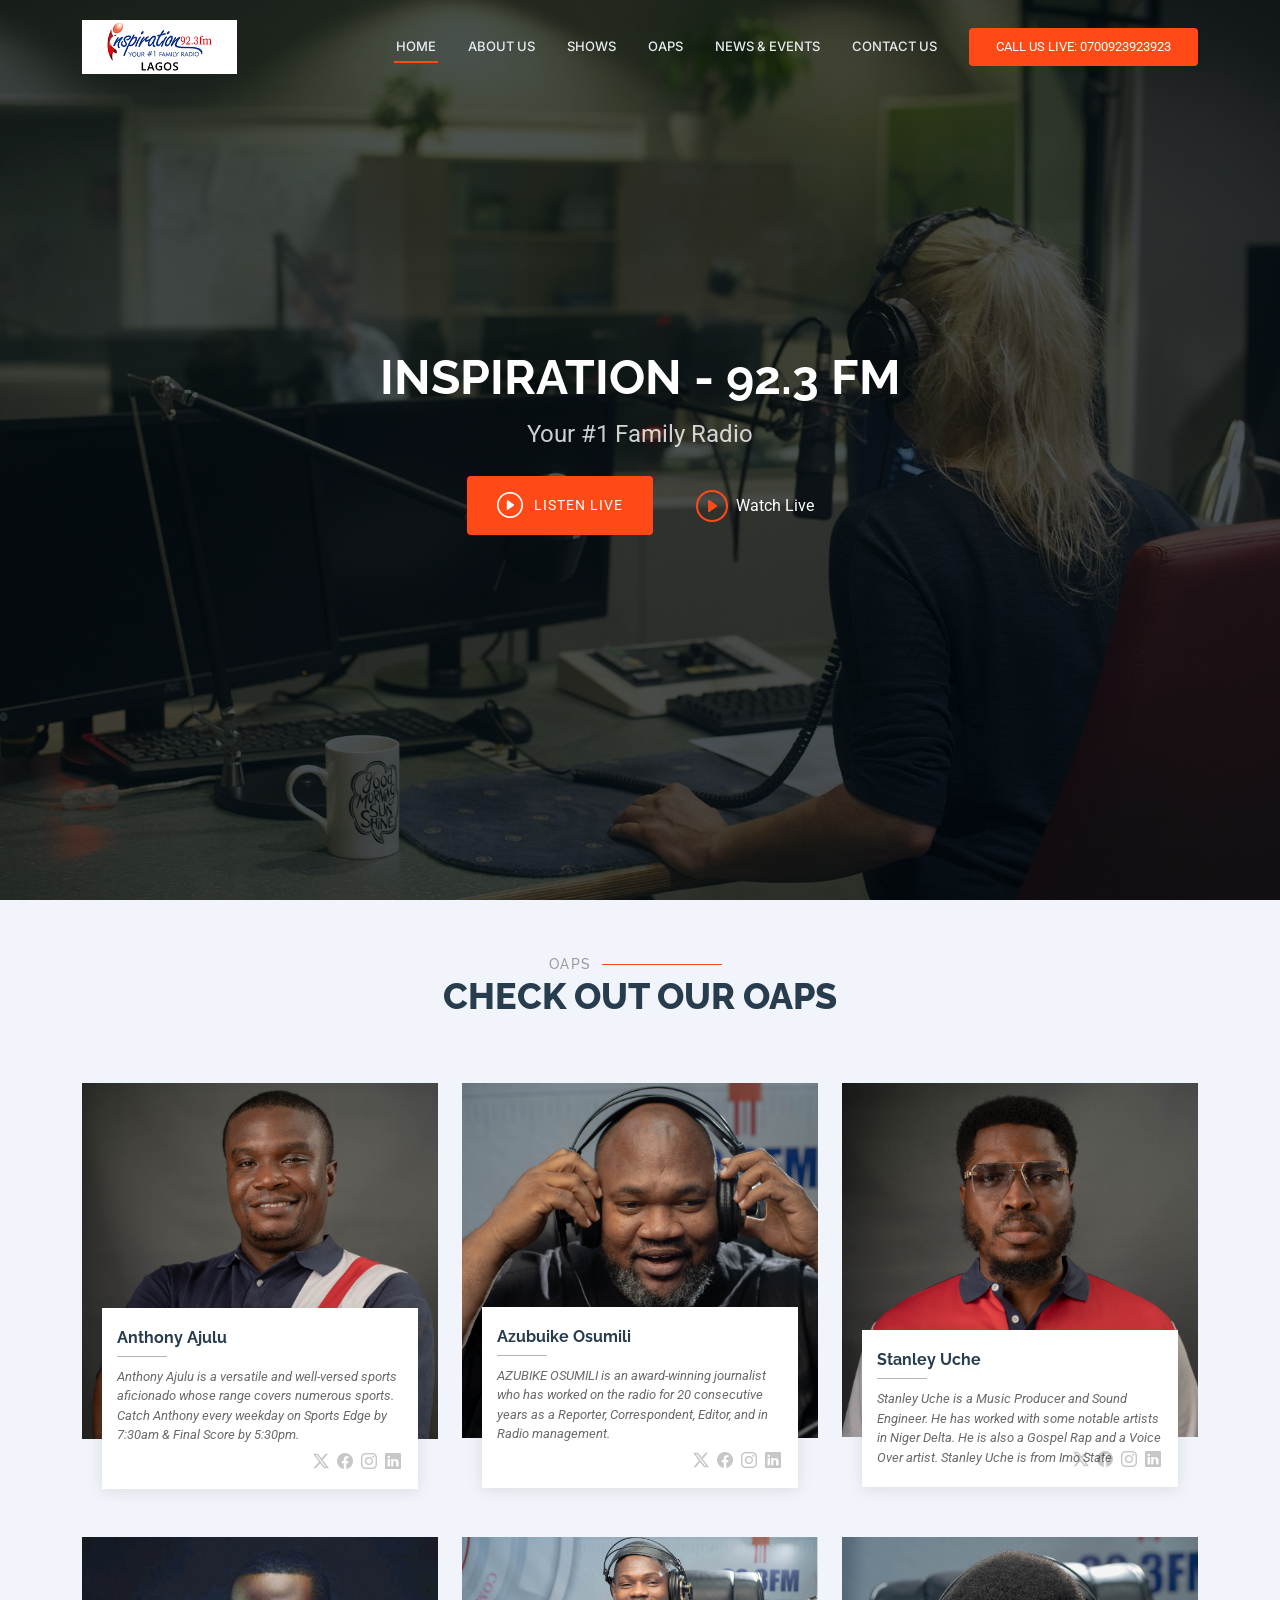
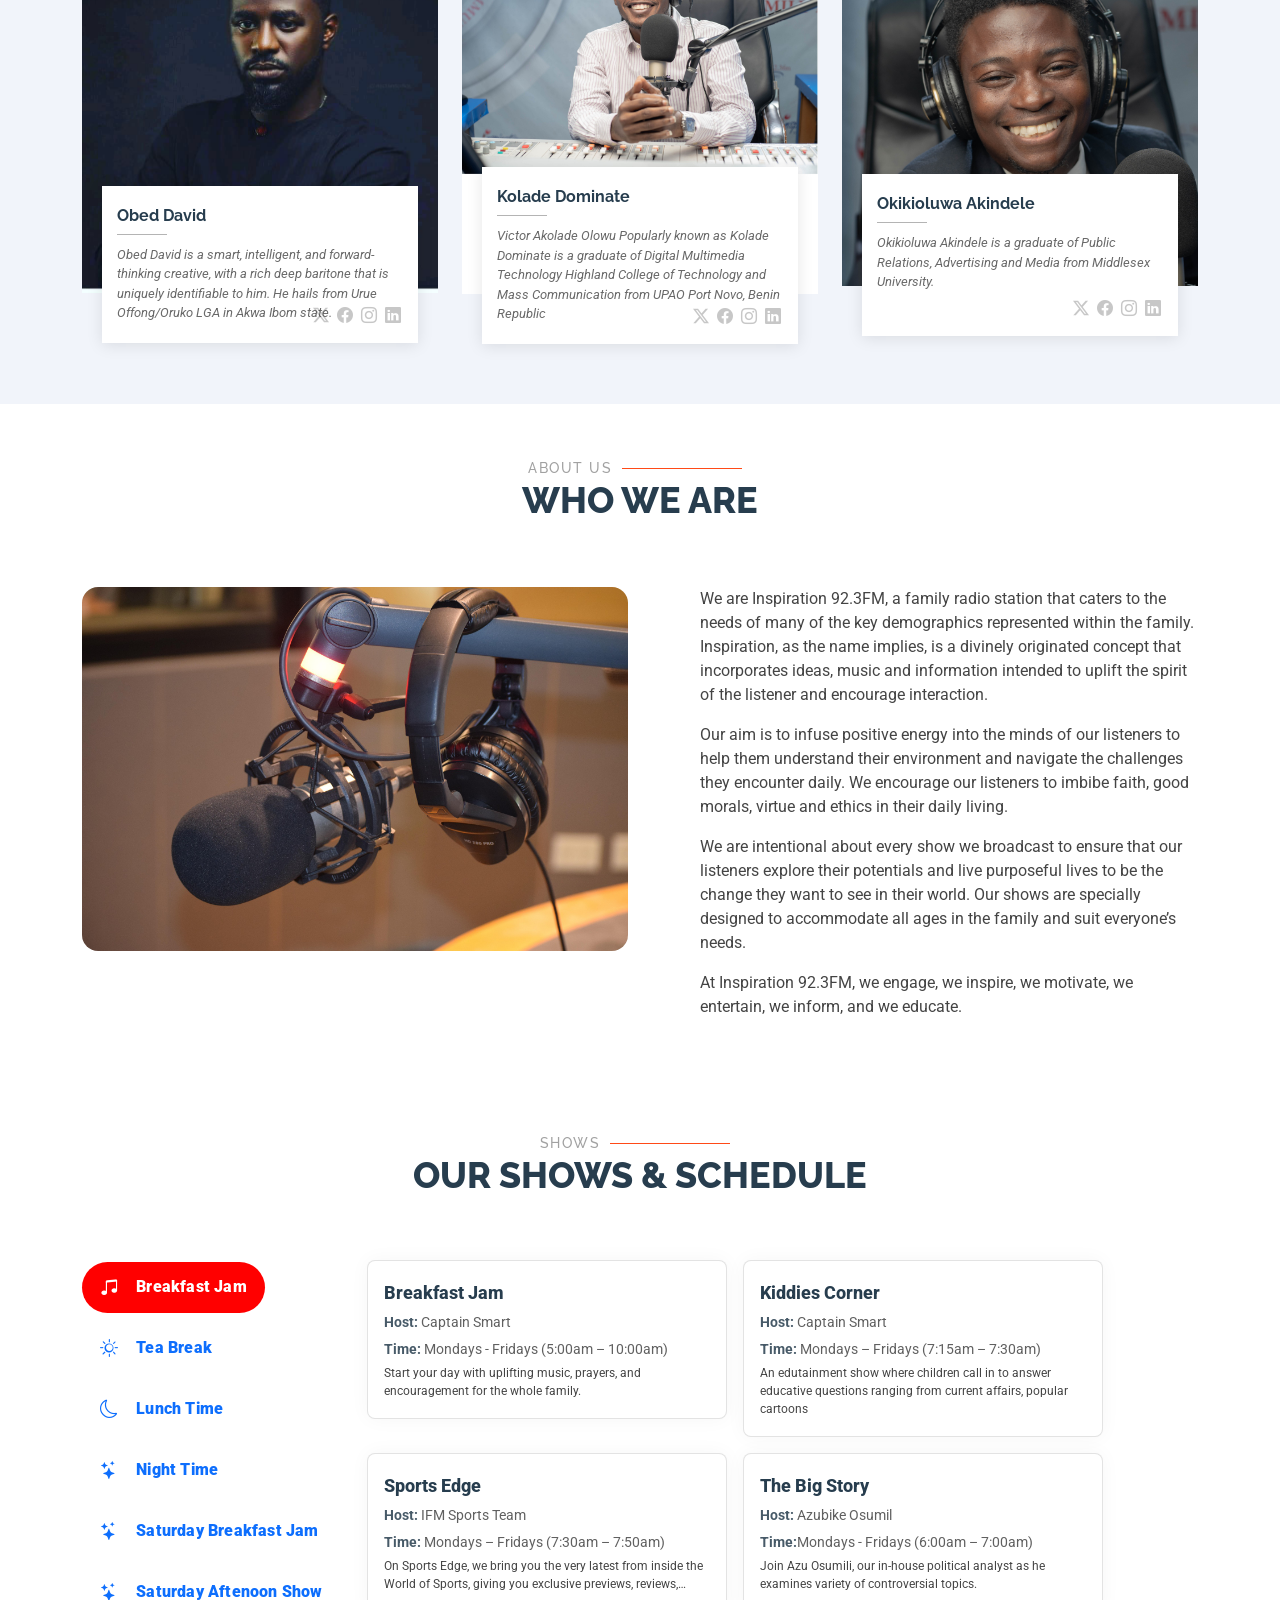
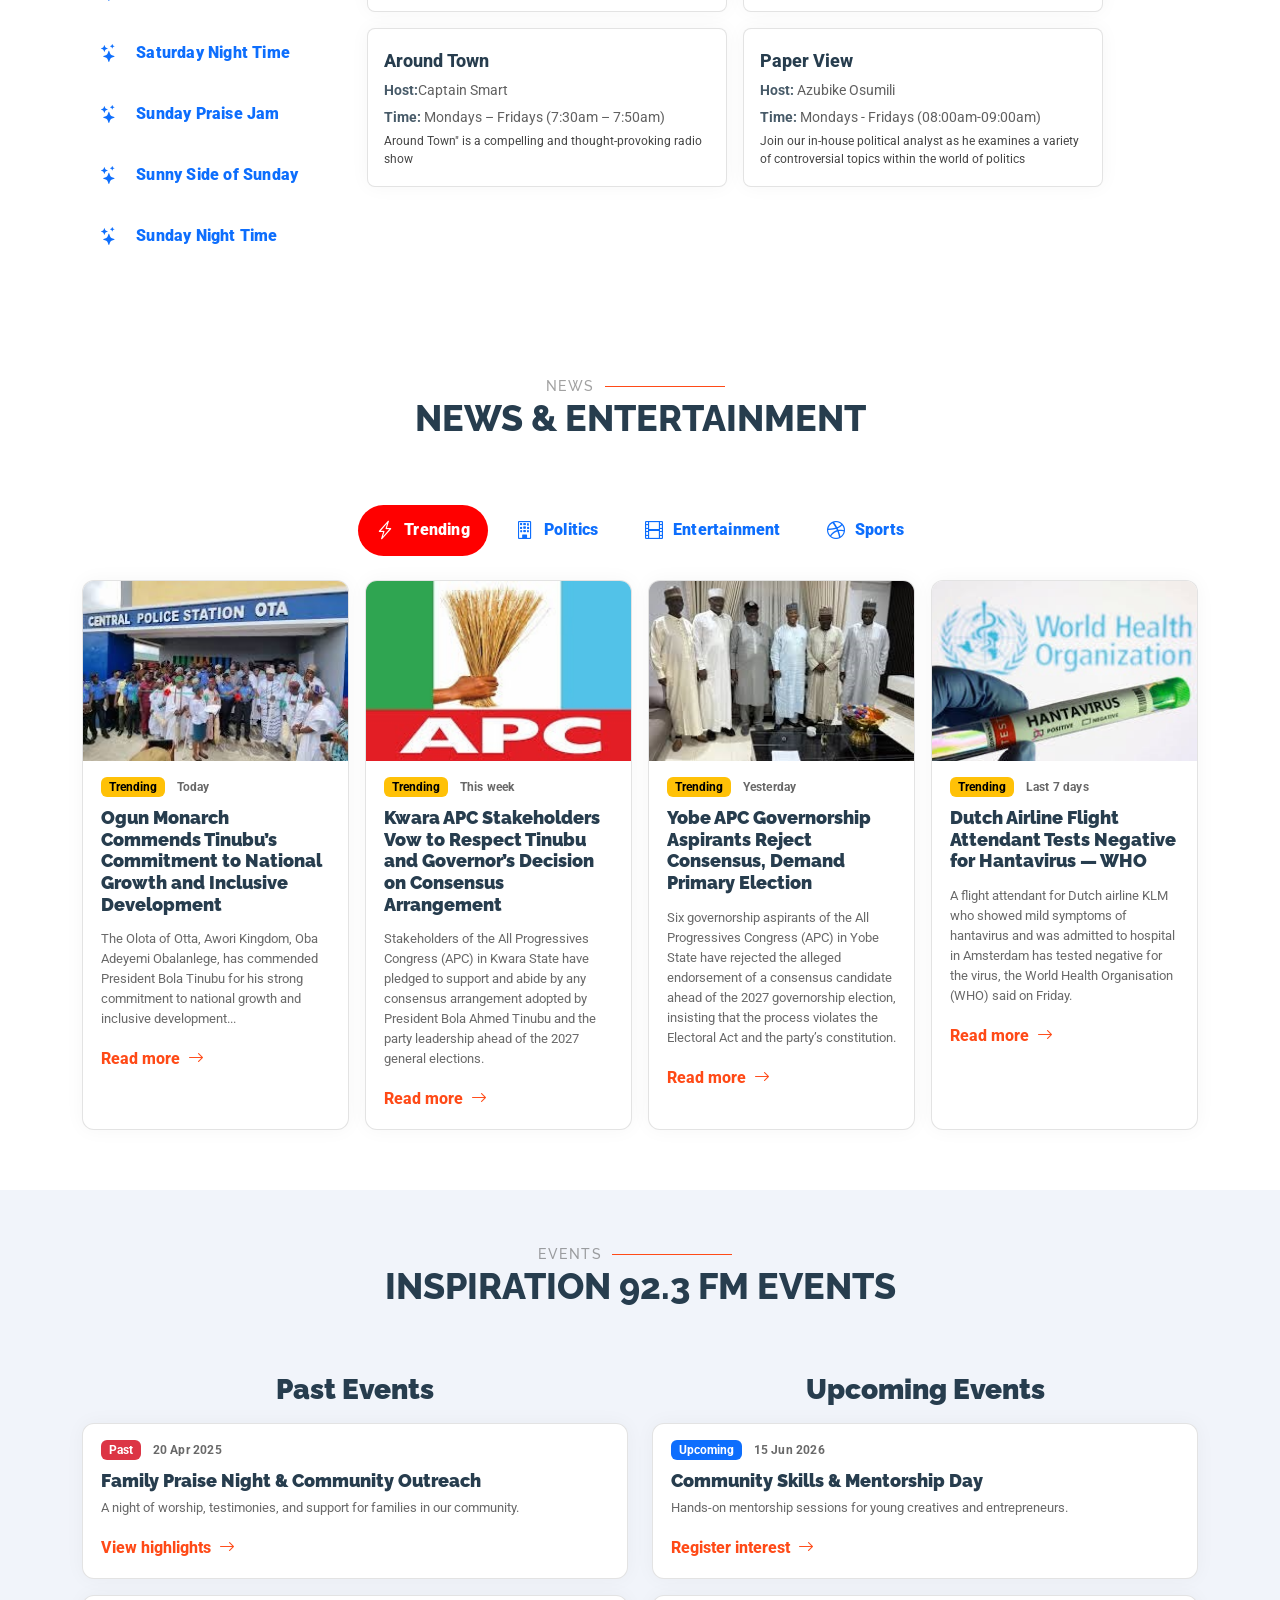
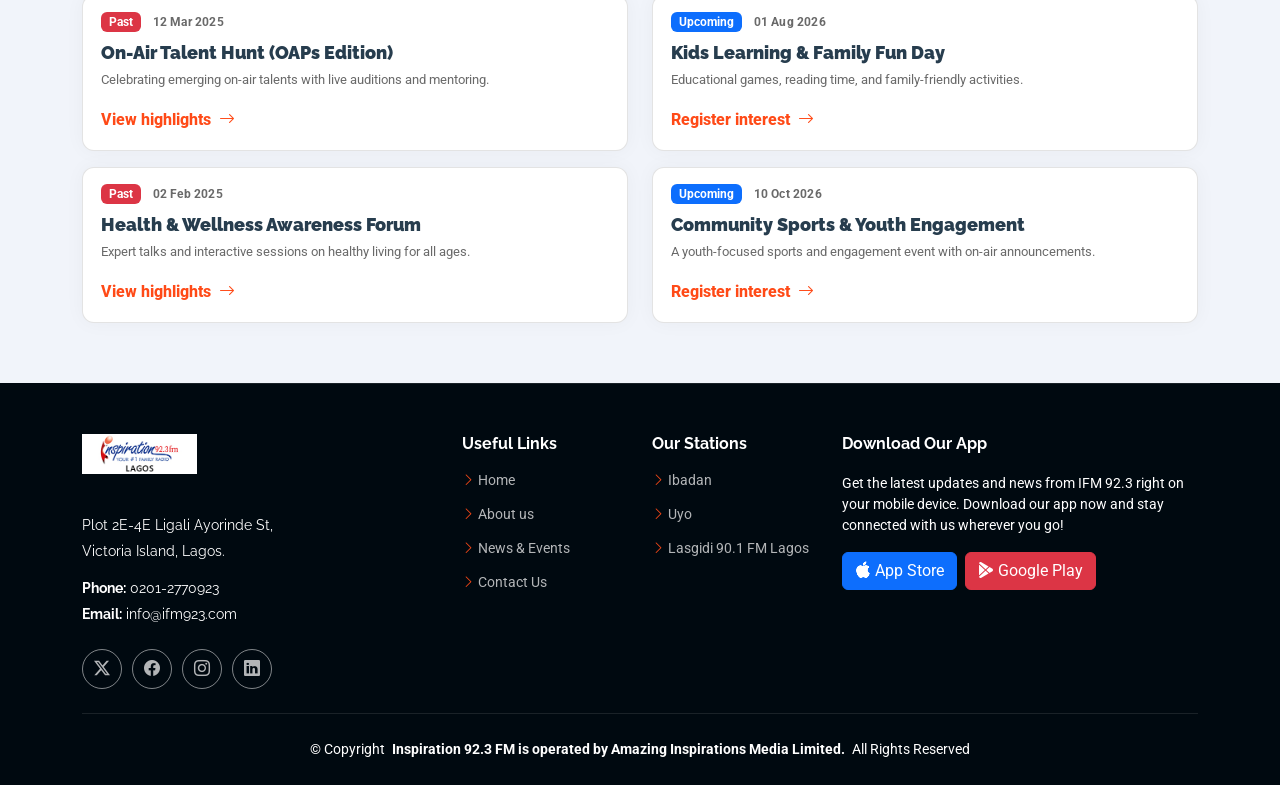
==== commit 6371b8e7: "third commit" ====
--- a/index.html
+++ b/index.html
@@ -27,13 +27,7 @@
   <!-- Main CSS File -->
   <link href="assets/css/main.css" rel="stylesheet">
 
-  <!-- =======================================================
-  * Template Name: Dewi
-  * Template URL: https://bootstrapmade.com/dewi-free-multi-purpose-html-template/
-  * Updated: Aug 07 2024 with Bootstrap v5.3.3
-  * Author: BootstrapMade.com
-  * License: https://bootstrapmade.com/license/
-  ======================================================== -->
+
 </head>
 
 <body class="index-page">
@@ -93,7 +87,7 @@
 
       <div class="container d-flex flex-column align-items-center">
 
-        <h2 data-aos="fade-up" data-aos-delay="100">LISTEN - ON-AIR NOW</h2>
+        <h2 data-aos="fade-up" data-aos-delay="100">INSPIRATION - 92.3 FM</h2>
         <p data-aos="fade-up" data-aos-delay="200">Your #1 Family Radio</p>
         <div class="d-flex mt-4" data-aos="fade-up" data-aos-delay="300" style="gap: 18px; flex-wrap: wrap; justify-content:center;">
           <button id="listen-live-btn" type="button" class="btn-get-started btn-listen-live" aria-label="Play/Pause Live Audio">
@@ -900,6 +894,115 @@
     </section><!-- /news-events -->
 
 
+        <!-- Events -->
+    <section id="events" class="events section light-background">
+      <div class="container">
+        <div class="section-title text-center" data-aos="fade-up">
+          <h2>Events</h2>
+          <p>Inspiration 92.3 FM Events</p>
+        </div>
+
+        <div class="row g-4" data-aos="fade-up" data-aos-delay="100">
+          <!-- Past Events -->
+          <div class="col-lg-6">
+            <h3 class="text-center mb-3" style="font-weight:900;">Past Events</h3>
+            <div class="row g-3">
+              <div class="col-12">
+                <article class="event-card" data-aos="fade-up" data-aos-delay="150">
+                  <div class="event-card-body">
+                    <div class="event-card-meta">
+                      <span class="badge text-bg-danger">Past</span>
+                      <span class="event-date">20 Apr 2025</span>
+                    </div>
+                    <h3 class="event-title">Family Praise Night &amp; Community Outreach</h3>
+                    <p class="event-description">A night of worship, testimonies, and support for families in our community.</p>
+                    <a class="news-link" href="#">View highlights <i class="bi bi-arrow-right"></i></a>
+                  </div>
+                </article>
+              </div>
+
+              <div class="col-12">
+                <article class="event-card" data-aos="fade-up" data-aos-delay="200">
+                  <div class="event-card-body">
+                    <div class="event-card-meta">
+                      <span class="badge text-bg-danger">Past</span>
+                      <span class="event-date">12 Mar 2025</span>
+                    </div>
+                    <h3 class="event-title">On-Air Talent Hunt (OAPs Edition)</h3>
+                    <p class="event-description">Celebrating emerging on-air talents with live auditions and mentoring.</p>
+                    <a class="news-link" href="#">View highlights <i class="bi bi-arrow-right"></i></a>
+                  </div>
+                </article>
+              </div>
+
+              <div class="col-12">
+                <article class="event-card" data-aos="fade-up" data-aos-delay="250">
+                  <div class="event-card-body">
+                    <div class="event-card-meta">
+                      <span class="badge text-bg-danger">Past</span>
+                      <span class="event-date">02 Feb 2025</span>
+                    </div>
+                    <h3 class="event-title">Health &amp; Wellness Awareness Forum</h3>
+                    <p class="event-description">Expert talks and interactive sessions on healthy living for all ages.</p>
+                    <a class="news-link" href="#">View highlights <i class="bi bi-arrow-right"></i></a>
+                  </div>
+                </article>
+              </div>
+            </div>
+          </div>
+
+          <!-- Upcoming Events -->
+          <div class="col-lg-6">
+            <h3 class="text-center mb-3" style="font-weight:900;">Upcoming Events</h3>
+            <div class="row g-3">
+              <div class="col-12">
+                <article class="event-card" data-aos="fade-up" data-aos-delay="150">
+                  <div class="event-card-body">
+                    <div class="event-card-meta">
+                      <span class="badge text-bg-primary">Upcoming</span>
+                      <span class="event-date">15 Jun 2026</span>
+                    </div>
+                    <h3 class="event-title">Community Skills &amp; Mentorship Day</h3>
+                    <p class="event-description">Hands-on mentorship sessions for young creatives and entrepreneurs.</p>
+                    <a class="news-link" href="#">Register interest <i class="bi bi-arrow-right"></i></a>
+                  </div>
+                </article>
+              </div>
+
+              <div class="col-12">
+                <article class="event-card" data-aos="fade-up" data-aos-delay="200">
+                  <div class="event-card-body">
+                    <div class="event-card-meta">
+                      <span class="badge text-bg-primary">Upcoming</span>
+                      <span class="event-date">01 Aug 2026</span>
+                    </div>
+                    <h3 class="event-title">Kids Learning &amp; Family Fun Day</h3>
+                    <p class="event-description">Educational games, reading time, and family-friendly activities.</p>
+                    <a class="news-link" href="#">Register interest <i class="bi bi-arrow-right"></i></a>
+                  </div>
+                </article>
+              </div>
+
+              <div class="col-12">
+                <article class="event-card" data-aos="fade-up" data-aos-delay="250">
+                  <div class="event-card-body">
+                    <div class="event-card-meta">
+                      <span class="badge text-bg-primary">Upcoming</span>
+                      <span class="event-date">10 Oct 2026</span>
+                    </div>
+                    <h3 class="event-title">Community Sports &amp; Youth Engagement</h3>
+                    <p class="event-description">A youth-focused sports and engagement event with on-air announcements.</p>
+                    <a class="news-link" href="#">Register interest <i class="bi bi-arrow-right"></i></a>
+                  </div>
+                </article>
+              </div>
+            </div>
+          </div>
+        </div>
+      </div>
+    </section><!-- /Events -->
+
+
 
 
 
@@ -984,13 +1087,7 @@
 
     <div class="container copyright text-center mt-4">
       <p>© <span>Copyright</span> <strong class="px-1 sitename">Inspiration 92.3 FM is operated by Amazing Inspirations Media Limited.</strong> <span>All Rights Reserved</span></p>
-      <!-- <div class="credits"> -->
-        <!-- All the links in the footer should remain intact. -->
-        <!-- You can delete the links only if you've purchased the pro version. -->
-        <!-- Licensing information: https://bootstrapmade.com/license/ -->
-        <!-- Purchase the pro version with working PHP/AJAX contact form: [buy-url] -->
-        <!-- Designed by <a href="https://bootstrapmade.com/">BootstrapMade</a> | <a href="https://bootstrapmade.com/tools/">DevTools</a> -->
-      <!-- </div> -->
+      
     </div>
 
   </footer>
